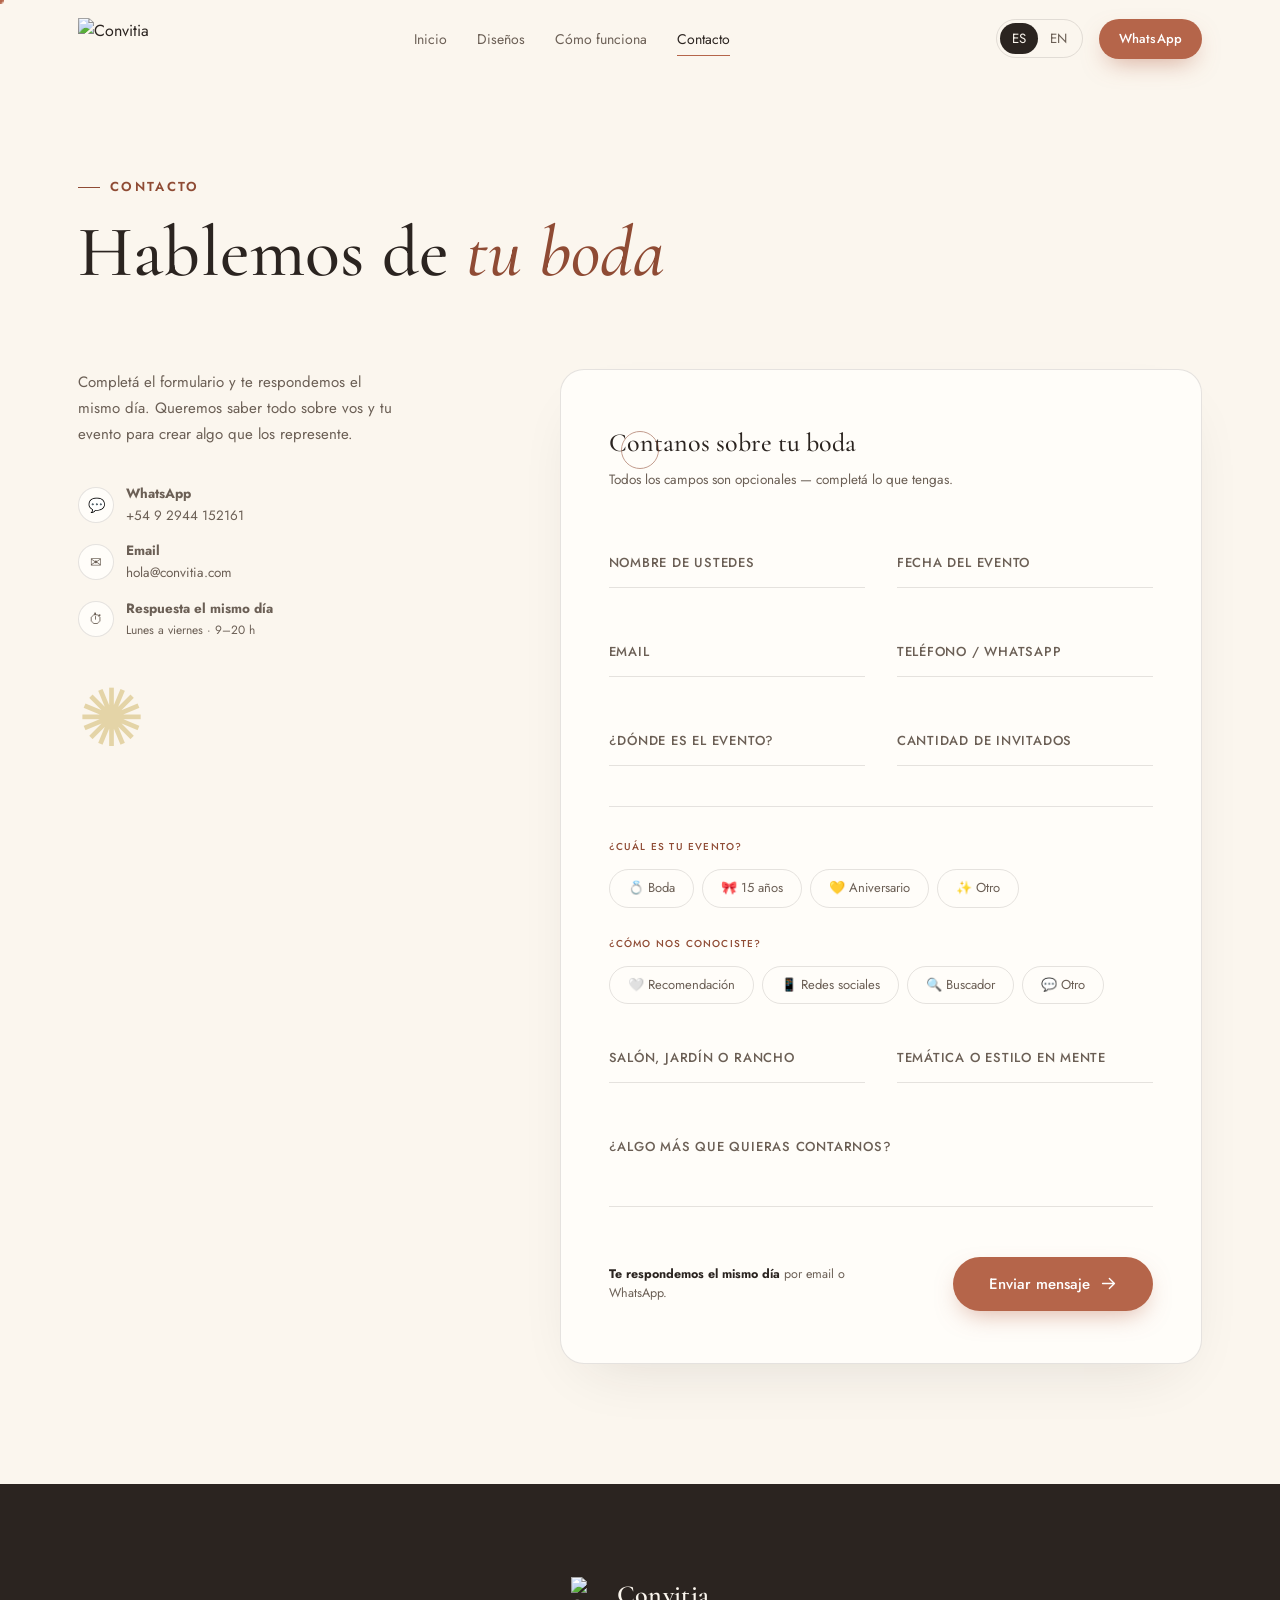
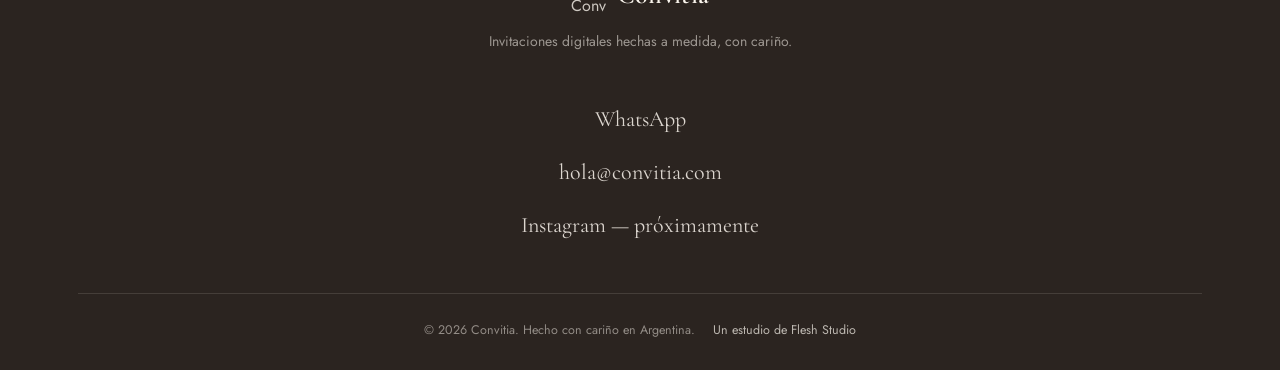
==== contacto/index.html @ cfb5a717 "Rediseño página contacto con formulario interactivo" ====
<!doctype html>
<html lang="es">
<head>
<meta charset="UTF-8">
<meta name="viewport" content="width=device-width, initial-scale=1.0">
<title>Contacto — Convitia</title>
<meta name="description" content="Contanos sobre tu boda y te respondemos el mismo día. Formulario de contacto de Convitia — invitaciones digitales a medida.">
<meta name="theme-color" content="#B5654A">
<link rel="icon" href="../assets/logo/convitia-mark.svg" type="image/svg+xml">

<link rel="preconnect" href="https://fonts.googleapis.com">
<link rel="preconnect" href="https://fonts.gstatic.com" crossorigin>
<link href="https://fonts.googleapis.com/css2?family=Cormorant+Garamond:ital,wght@0,400;0,500;0,600;1,500;1,600&family=Jost:wght@300;400;500;600&family=Space+Grotesk:wght@500;600;700&family=Tangerine:wght@400;700&family=Playfair+Display:wght@700;800&display=swap" rel="stylesheet">

<link rel="stylesheet" href="../styles.css?v=20260727b">

<style>
/* ==============================
   CONTACTO — FORMULARIO
============================== */
.contact-wrap{
  padding:60px 0 120px;
}
.contact-grid{
  display:grid;
  grid-template-columns:1fr 1.6fr;
  gap:80px;
  align-items:start;
}

/* — Side info panel — */
.contact-info{
  position:sticky;
  top:120px;
}
.contact-info-title{
  font-family:var(--font-display);
  font-size:clamp(36px,3.5vw,52px);
  font-weight:500;
  line-height:1.1;
  margin:18px 0 20px;
}
.contact-info-title em{
  font-style:italic;
  color:var(--terracotta-d);
}
.contact-info-body{
  font-size:15px;
  color:var(--ink-soft);
  line-height:1.75;
  margin-bottom:36px;
  max-width:320px;
}
.contact-info-links{
  display:flex;
  flex-direction:column;
  gap:14px;
}
.contact-info-link{
  display:flex;
  align-items:center;
  gap:12px;
  font-size:13.5px;
  color:var(--ink-soft);
  text-decoration:none;
  transition:color .2s;
}
.contact-info-link:hover{ color:var(--terracotta); }
.contact-info-link-icon{
  width:36px; height:36px; border-radius:50%;
  border:1px solid var(--line);
  display:flex; align-items:center; justify-content:center;
  font-size:14px; flex-shrink:0;
  background:var(--paper);
  transition:border-color .2s, background .2s;
}
.contact-info-link:hover .contact-info-link-icon{
  border-color:var(--terracotta);
  background:rgba(181,101,74,.06);
}
.contact-ornament{
  font-size:80px;
  color:var(--gold-soft);
  font-family:var(--font-display);
  line-height:1;
  margin-top:40px;
  user-select:none;
}

/* — Form card — */
.contact-form-card{
  background:var(--paper);
  border:1px solid var(--line);
  border-radius:24px;
  padding:52px 48px;
  box-shadow:0 24px 60px -28px rgba(43,36,32,.14);
}
.form-title{
  font-family:var(--font-display);
  font-size:26px;
  font-weight:500;
  margin-bottom:6px;
}
.form-subtitle{
  font-size:13.5px;
  color:var(--ink-soft);
  margin-bottom:42px;
}

/* Grid de campos */
.form-grid{
  display:grid;
  grid-template-columns:1fr 1fr;
  gap:0 32px;
}
.form-group{
  position:relative;
  margin-bottom:34px;
}
.form-group.full{
  grid-column:1/-1;
}

/* Floating label inputs */
.form-group input,
.form-group textarea,
.form-group select{
  width:100%;
  background:transparent;
  border:none;
  border-bottom:1.5px solid var(--line);
  padding:22px 0 10px;
  font-family:var(--font-body);
  font-size:15px;
  color:var(--ink);
  outline:none;
  transition:border-color .3s;
  border-radius:0;
  appearance:none;
  -webkit-appearance:none;
}
.form-group textarea{
  resize:none;
  height:90px;
  line-height:1.6;
}
.form-group input:focus,
.form-group textarea:focus{
  border-bottom-color:var(--terracotta);
}
.form-group input::placeholder,
.form-group textarea::placeholder{
  opacity:0;
}
.form-label{
  position:absolute;
  top:20px; left:0;
  font-family:var(--font-body);
  font-size:13px;
  letter-spacing:.06em;
  text-transform:uppercase;
  color:var(--ink-soft);
  font-weight:500;
  pointer-events:none;
  transition:top .25s, font-size .25s, color .25s, letter-spacing .25s;
}
/* Float label up on focus or when filled */
.form-group input:focus ~ .form-label,
.form-group input:not(:placeholder-shown) ~ .form-label,
.form-group textarea:focus ~ .form-label,
.form-group textarea:not(:placeholder-shown) ~ .form-label{
  top:2px;
  font-size:10px;
  letter-spacing:.12em;
  color:var(--terracotta-d);
}
.form-group input:focus ~ .form-label{
  color:var(--terracotta);
}

/* Focus line underline animation */
.form-group::after{
  content:"";
  position:absolute;
  bottom:0; left:0;
  width:0; height:1.5px;
  background:var(--terracotta);
  transition:width .35s var(--ease);
}
.form-group:focus-within::after{
  width:100%;
}

/* — Chip selectors (radio groups) — */
.form-chips-label{
  font-family:var(--font-body);
  font-size:10px;
  letter-spacing:.12em;
  text-transform:uppercase;
  color:var(--terracotta-d);
  font-weight:500;
  display:block;
  margin-bottom:14px;
  padding-top:4px;
}
.form-chips{
  display:flex;
  flex-wrap:wrap;
  gap:8px;
}
.chip-option{
  position:relative;
}
.chip-option input[type="radio"]{
  position:absolute;
  opacity:0;
  width:0; height:0;
}
.chip-option label{
  display:inline-block;
  padding:8px 18px;
  border:1.5px solid var(--line);
  border-radius:999px;
  font-family:var(--font-body);
  font-size:13px;
  color:var(--ink-soft);
  cursor:pointer;
  transition:border-color .2s, background .2s, color .2s, transform .2s;
  user-select:none;
  white-space:nowrap;
}
.chip-option label:hover{
  border-color:var(--terracotta);
  color:var(--terracotta);
}
.chip-option input[type="radio"]:checked + label{
  background:var(--terracotta);
  border-color:var(--terracotta);
  color:#fff;
  transform:translateY(-1px);
}

/* — Divider — */
.form-divider{
  grid-column:1/-1;
  height:1px;
  background:var(--line);
  margin:6px 0 28px;
}

/* — Submit — */
.form-submit-row{
  grid-column:1/-1;
  display:flex;
  align-items:center;
  justify-content:space-between;
  gap:20px;
  margin-top:8px;
  flex-wrap:wrap;
}
.form-submit-note{
  font-size:12.5px;
  color:var(--ink-soft);
  line-height:1.5;
  max-width:260px;
}
.form-submit-note strong{
  color:var(--ink);
}
.btn-submit{
  display:inline-flex;
  align-items:center;
  gap:10px;
  padding:16px 36px;
  border-radius:999px;
  font-size:15px;
  font-weight:500;
  font-family:var(--font-body);
  background:var(--terracotta);
  color:#fff;
  border:none;
  cursor:pointer;
  box-shadow:0 10px 24px -8px rgba(181,101,74,.5);
  transition:transform .3s var(--ease), box-shadow .3s var(--ease), background .25s;
  white-space:nowrap;
}
.btn-submit:hover{
  transform:translateY(-2px);
  box-shadow:0 16px 30px -8px rgba(181,101,74,.6);
  background:var(--terracotta-d);
}
.btn-submit svg{
  width:17px; height:17px;
}

/* — Success state — */
.form-success{
  display:none;
  text-align:center;
  padding:60px 20px;
}
.form-success.is-visible{
  display:flex;
  flex-direction:column;
  align-items:center;
  gap:16px;
}
.form-success-icon{
  font-size:52px;
  line-height:1;
}
.form-success h3{
  font-family:var(--font-display);
  font-size:28px;
  font-weight:500;
}
.form-success p{
  font-size:14.5px;
  color:var(--ink-soft);
  max-width:320px;
  line-height:1.65;
}

/* Responsive */
@media(max-width:900px){
  .contact-grid{
    grid-template-columns:1fr;
    gap:48px;
  }
  .contact-info{
    position:static;
  }
  .contact-info-title{
    font-size:clamp(30px,6vw,42px);
  }
  .contact-ornament{ display:none; }
}
@media(max-width:680px){
  .contact-form-card{
    padding:36px 24px;
    border-radius:16px;
  }
  .form-grid{
    grid-template-columns:1fr;
  }
  .form-group.full{
    grid-column:1;
  }
  .form-submit-row{
    flex-direction:column;
    align-items:flex-start;
  }
  .btn-submit{
    width:100%;
    justify-content:center;
  }
}
</style>
</head>
<body>

<header class="site-header">
  <div class="container">
    <a href="../index.html" class="brand">
      <img src="../assets/logo/logo1.svg?v=20260627g" alt="Convitia" class="brand-logo">
    </a>

    <nav class="main-nav">
      <a href="../index.html"><span data-es>Inicio</span><span data-en hidden>Home</span></a>
      <a href="../disenos/"><span data-es>Diseños</span><span data-en hidden>Designs</span></a>
      <a href="../index.html#como-funciona"><span data-es>Cómo funciona</span><span data-en hidden>How it works</span></a>
      <a href="./" class="active"><span data-es>Contacto</span><span data-en hidden>Contact</span></a>
    </nav>

    <div class="header-actions">
      <div class="lang-toggle">
        <button data-lang-btn="es" class="active">ES</button>
        <button data-lang-btn="en">EN</button>
      </div>
      <a class="btn btn-primary btn-sm" href="https://wa.me/5492944152161?text=Hola!%20Quiero%20crear%20mi%20invitaci%C3%B3n%20digital%20de%20boda%20con%20Convitia" target="_blank" rel="noopener">
        <span data-es>WhatsApp</span><span data-en hidden>WhatsApp</span>
      </a>
      <button class="nav-toggle" aria-label="Menú">
        <span></span>
      </button>
    </div>
  </div>
</header>

<div class="mobile-nav">
  <div class="lang-toggle">
    <button data-lang-btn="es" class="active">ES</button>
    <button data-lang-btn="en">EN</button>
  </div>
  <a href="../index.html"><span data-es>Inicio</span><span data-en hidden>Home</span></a>
  <a href="../disenos/"><span data-es>Diseños</span><span data-en hidden>Designs</span></a>
  <a href="../index.html#incluye"><span data-es>Qué incluye</span><span data-en hidden>What's included</span></a>
  <a href="../index.html#como-funciona"><span data-es>Cómo funciona</span><span data-en hidden>How it works</span></a>
  <a href="../index.html#preguntas"><span data-es>Preguntas</span><span data-en hidden>FAQ</span></a>
  <a href="./"><span data-es>Contacto</span><span data-en hidden>Contact</span></a>
  <a class="btn btn-primary" href="https://wa.me/5492944152161?text=Hola!%20Quiero%20crear%20mi%20invitaci%C3%B3n%20digital%20de%20boda%20con%20Convitia" target="_blank" rel="noopener">
    <span data-es>Empezá tu invitación</span><span data-en hidden>Start your invitation</span>
  </a>
</div>

<main>

  <section class="page-intro" style="padding-bottom:0;">
    <div class="container">
      <span class="eyebrow reveal"><span data-es>Contacto</span><span data-en hidden>Contact</span></span>
      <h1 class="reveal" style="font-size:clamp(42px,6vw,72px);margin:14px 0 16px;">
        <span data-es>Hablemos de <em style="font-style:italic;color:var(--terracotta-d);">tu boda</em></span>
        <span data-en hidden>Let's talk about <em style="font-style:italic;color:var(--terracotta-d);">your wedding</em></span>
      </h1>
    </div>
  </section>

  <section class="contact-wrap">
    <div class="container">
      <div class="contact-grid">

        <!-- Info lateral -->
        <aside class="contact-info reveal">
          <p class="contact-info-body">
            <span data-es>Completá el formulario y te respondemos el mismo día. Queremos saber todo sobre vos y tu evento para crear algo que los represente.</span>
            <span data-en hidden>Fill out the form and we'll reply the same day. We want to know everything about you and your event to create something that truly represents you.</span>
          </p>

          <div class="contact-info-links">
            <a class="contact-info-link" href="https://wa.me/5492944152161" target="_blank" rel="noopener">
              <span class="contact-info-link-icon">💬</span>
              <span><strong>WhatsApp</strong><br>+54 9 2944 152161</span>
            </a>
            <a class="contact-info-link" href="mailto:hola@convitia.com">
              <span class="contact-info-link-icon">✉</span>
              <span><strong>Email</strong><br>hola@convitia.com</span>
            </a>
            <div class="contact-info-link">
              <span class="contact-info-link-icon">⏱</span>
              <span>
                <strong><span data-es>Respuesta el mismo día</span><span data-en hidden>Same-day response</span></strong><br>
                <span data-es style="font-size:12px;">Lunes a viernes · 9–20 h</span>
                <span data-en hidden style="font-size:12px;">Monday–Friday · 9 am–8 pm</span>
              </span>
            </div>
          </div>

          <div class="contact-ornament" aria-hidden="true">✺</div>
        </aside>

        <!-- Formulario -->
        <div class="contact-form-card reveal" style="transition-delay:.12s">
          <p class="form-title"><span data-es>Contanos sobre tu boda</span><span data-en hidden>Tell us about your wedding</span></p>
          <p class="form-subtitle"><span data-es>Todos los campos son opcionales — completá lo que tengas.</span><span data-en hidden>All fields are optional — fill in what you have.</span></p>

          <form id="contactForm" novalidate>
            <div class="form-grid">

              <!-- Nombre -->
              <div class="form-group">
                <input type="text" id="nombre" name="nombre" placeholder=" " autocomplete="name">
                <label class="form-label" for="nombre"><span data-es>Nombre de ustedes</span><span data-en hidden>Your names</span></label>
              </div>

              <!-- Fecha -->
              <div class="form-group">
                <input type="text" id="fecha" name="fecha" placeholder=" ">
                <label class="form-label" for="fecha"><span data-es>Fecha del evento</span><span data-en hidden>Event date</span></label>
              </div>

              <!-- Email -->
              <div class="form-group">
                <input type="email" id="email" name="email" placeholder=" " autocomplete="email">
                <label class="form-label" for="email">Email</label>
              </div>

              <!-- Teléfono -->
              <div class="form-group">
                <input type="tel" id="telefono" name="telefono" placeholder=" " autocomplete="tel">
                <label class="form-label" for="telefono"><span data-es>Teléfono / WhatsApp</span><span data-en hidden>Phone / WhatsApp</span></label>
              </div>

              <!-- Lugar -->
              <div class="form-group">
                <input type="text" id="lugar" name="lugar" placeholder=" ">
                <label class="form-label" for="lugar"><span data-es>¿Dónde es el evento?</span><span data-en hidden>Where is the event?</span></label>
              </div>

              <!-- Invitados -->
              <div class="form-group">
                <input type="text" id="invitados" name="invitados" placeholder=" " inputmode="numeric">
                <label class="form-label" for="invitados"><span data-es>Cantidad de invitados</span><span data-en hidden>Number of guests</span></label>
              </div>

              <div class="form-divider"></div>

              <!-- Tipo de evento (chips) -->
              <div class="form-group full" style="margin-bottom:24px;">
                <span class="form-chips-label"><span data-es>¿Cuál es tu evento?</span><span data-en hidden>What's your event?</span></span>
                <div class="form-chips" role="radiogroup" aria-label="Tipo de evento">
                  <div class="chip-option">
                    <input type="radio" name="tipo_evento" id="ev_boda" value="Boda">
                    <label for="ev_boda"><span data-es>💍 Boda</span><span data-en hidden>💍 Wedding</span></label>
                  </div>
                  <div class="chip-option">
                    <input type="radio" name="tipo_evento" id="ev_15" value="15 años">
                    <label for="ev_15"><span data-es>🎀 15 años</span><span data-en hidden>🎀 Quinceañera</span></label>
                  </div>
                  <div class="chip-option">
                    <input type="radio" name="tipo_evento" id="ev_aniversario" value="Aniversario">
                    <label for="ev_aniversario"><span data-es>💛 Aniversario</span><span data-en hidden>💛 Anniversary</span></label>
                  </div>
                  <div class="chip-option">
                    <input type="radio" name="tipo_evento" id="ev_otro" value="Otro evento">
                    <label for="ev_otro"><span data-es>✨ Otro</span><span data-en hidden>✨ Other</span></label>
                  </div>
                </div>
              </div>

              <!-- Cómo nos conociste (chips) -->
              <div class="form-group full" style="margin-bottom:24px;">
                <span class="form-chips-label"><span data-es>¿Cómo nos conociste?</span><span data-en hidden>How did you find us?</span></span>
                <div class="form-chips" role="radiogroup" aria-label="Cómo nos conociste">
                  <div class="chip-option">
                    <input type="radio" name="como_conociste" id="ck_reco" value="Recomendación">
                    <label for="ck_reco"><span data-es>🤍 Recomendación</span><span data-en hidden>🤍 Referral</span></label>
                  </div>
                  <div class="chip-option">
                    <input type="radio" name="como_conociste" id="ck_social" value="Redes sociales">
                    <label for="ck_social"><span data-es>📱 Redes sociales</span><span data-en hidden>📱 Social media</span></label>
                  </div>
                  <div class="chip-option">
                    <input type="radio" name="como_conociste" id="ck_google" value="Buscador">
                    <label for="ck_google"><span data-es>🔍 Buscador</span><span data-en hidden>🔍 Search engine</span></label>
                  </div>
                  <div class="chip-option">
                    <input type="radio" name="como_conociste" id="ck_otro" value="Otro">
                    <label for="ck_otro"><span data-es>💬 Otro</span><span data-en hidden>💬 Other</span></label>
                  </div>
                </div>
              </div>

              <!-- Salon / jardín -->
              <div class="form-group">
                <input type="text" id="salon" name="salon" placeholder=" ">
                <label class="form-label" for="salon"><span data-es>Salón, jardín o rancho</span><span data-en hidden>Venue type</span></label>
              </div>

              <!-- Temática -->
              <div class="form-group">
                <input type="text" id="tematica" name="tematica" placeholder=" ">
                <label class="form-label" for="tematica"><span data-es>Temática o estilo en mente</span><span data-en hidden>Theme or style in mind</span></label>
              </div>

              <!-- Mensaje libre -->
              <div class="form-group full">
                <textarea id="mensaje" name="mensaje" placeholder=" "></textarea>
                <label class="form-label" for="mensaje"><span data-es>¿Algo más que quieras contarnos?</span><span data-en hidden>Anything else you'd like to share?</span></label>
              </div>

              <!-- Submit -->
              <div class="form-submit-row">
                <p class="form-submit-note">
                  <span data-es><strong>Te respondemos el mismo día</strong> por email o WhatsApp.</span>
                  <span data-en hidden><strong>We reply the same day</strong> by email or WhatsApp.</span>
                </p>
                <button type="submit" class="btn-submit">
                  <span data-es>Enviar mensaje</span><span data-en hidden>Send message</span>
                  <svg viewBox="0 0 20 20" fill="none" xmlns="http://www.w3.org/2000/svg" aria-hidden="true">
                    <path d="M3 10h14M11 4l6 6-6 6" stroke="currentColor" stroke-width="1.6" stroke-linecap="round" stroke-linejoin="round"/>
                  </svg>
                </button>
              </div>

            </div>
          </form>

          <!-- Estado de éxito -->
          <div class="form-success" id="formSuccess">
            <div class="form-success-icon">💌</div>
            <h3><span data-es>¡Mensaje enviado!</span><span data-en hidden>Message sent!</span></h3>
            <p>
              <span data-es>Gracias por escribirnos — te contactamos en el día.</span>
              <span data-en hidden>Thanks for reaching out — we'll be in touch today.</span>
            </p>
            <a class="btn btn-primary" style="margin-top:16px;" href="https://wa.me/5492944152161" target="_blank" rel="noopener">
              <span data-es>También podés escribirnos por WhatsApp</span><span data-en hidden>You can also message us on WhatsApp</span>
            </a>
          </div>
        </div>

      </div>
    </div>
  </section>

</main>

<footer>
  <div class="container">
    <div class="footer-brand-row">
      <a href="../index.html" class="brand"><img src="../assets/logo/convitia-mark.svg" alt="Convitia" class="brand-mark"><span class="brand-word">Convitia</span></a>
      <p><span data-es>Invitaciones digitales hechas a medida, con cariño.</span><span data-en hidden>Custom digital invitations, made with care.</span></p>
    </div>
    <nav class="footer-links">
      <a href="https://wa.me/5492944152161" target="_blank" rel="noopener">WhatsApp</a>
      <a href="mailto:hola@convitia.com">hola@convitia.com</a>
      <span><span data-es>Instagram — próximamente</span><span data-en hidden>Instagram — coming soon</span></span>
    </nav>
    <div class="footer-bottom">
      <span>© 2026 Convitia. <span data-es>Hecho con cariño en Argentina.</span><span data-en hidden>Made with care in Argentina.</span></span>
      <a href="https://www.flesh-studio.com/" target="_blank" rel="noopener"><span data-es>Un estudio de Flesh Studio</span><span data-en hidden>A Flesh Studio company</span></a>
    </div>
  </div>
</footer>

<script src="../main.js?v=20260629d" defer></script>
<script>
document.getElementById('contactForm').addEventListener('submit', function(e) {
  e.preventDefault();

  const get = id => (document.getElementById(id)?.value || '').trim();
  const getRadio = name => {
    const el = document.querySelector(`input[name="${name}"]:checked`);
    return el ? el.value : '';
  };

  const nombre    = get('nombre');
  const fecha     = get('fecha');
  const email     = get('email');
  const telefono  = get('telefono');
  const lugar     = get('lugar');
  const invitados = get('invitados');
  const salon     = get('salon');
  const tematica  = get('tematica');
  const mensaje   = get('mensaje');
  const tipoEvento      = getRadio('tipo_evento');
  const comoConociste   = getRadio('como_conociste');

  // Build WhatsApp pre-filled message
  const lines = ['Hola! Les escribo desde el formulario de su sitio web. Aquí mis datos:'];
  if (nombre)       lines.push(`👫 Nombres: ${nombre}`);
  if (tipoEvento)   lines.push(`🎉 Evento: ${tipoEvento}`);
  if (fecha)        lines.push(`📅 Fecha: ${fecha}`);
  if (lugar)        lines.push(`📍 Lugar: ${lugar}`);
  if (salon)        lines.push(`🏛 Espacio: ${salon}`);
  if (invitados)    lines.push(`👥 Invitados: ${invitados}`);
  if (tematica)     lines.push(`🎨 Temática: ${tematica}`);
  if (email)        lines.push(`✉ Email: ${email}`);
  if (telefono)     lines.push(`📞 Teléfono: ${telefono}`);
  if (comoConociste) lines.push(`🔎 Nos encontraron por: ${comoConociste}`);
  if (mensaje)      lines.push(`💬 Mensaje: ${mensaje}`);

  const waText = encodeURIComponent(lines.join('\n'));
  const waUrl = `https://wa.me/5492944152161?text=${waText}`;

  // Show success state
  document.getElementById('contactForm').style.display = 'none';
  const success = document.getElementById('formSuccess');
  success.classList.add('is-visible');

  // Open WhatsApp after short delay
  setTimeout(() => { window.open(waUrl, '_blank', 'noopener'); }, 600);
});
</script>
</body>
</html>
---- styles.css ----
/* ============================================================
   CONVITIA — Invitaciones digitales de boda
   Stylesheet — Light Editorial Cream archetype
   Structure replicates the Framer "Miles" template's rhythm
   (giant wordmark hero, full-bleed work grid, sticky-label
   sections, fanned card deck, full-bleed teaser, minimal footer)
   ============================================================ */

:root{
  --cream:        #FBF6EE;
  --cream-soft:   #F3EAD9;
  --paper:        #FFFDF9;
  --ink:          #2B2420;
  --ink-soft:     #6B5F55;
  --terracotta:   #B5654A;
  --terracotta-d: #8F4B34;
  --gold:         #C9A24B;
  --gold-soft:    #E4D4A7;
  --sage:         #8A9683;
  --line:         rgba(43,36,32,0.12);

  --font-display: 'Cormorant Garamond', Georgia, serif;
  --font-body:    'Jost', 'Helvetica Neue', Arial, sans-serif;

  --container: 1180px;
  --radius: 18px;
  --ease: cubic-bezier(.16,.84,.32,1);
}

*{ margin:0; padding:0; box-sizing:border-box; }
html{ scroll-behavior:smooth; }
body{
  font-family:var(--font-body);
  background:var(--cream);
  color:var(--ink);
  line-height:1.6;
  -webkit-font-smoothing:antialiased;
  overflow-x:hidden;
}
img,svg{ display:block; max-width:100%; }
a{ color:inherit; text-decoration:none; }
ul{ list-style:none; }
button{ font-family:inherit; cursor:pointer; border:none; background:none; }

.container{ width:100%; max-width:var(--container); margin:0 auto; padding:0 28px; }
.center{ text-align:center; }

/* full-bleed escape hatch — relies on body{overflow-x:hidden} above */
.bleed{ width:100vw; position:relative; left:50%; right:50%; margin-left:-50vw; margin-right:-50vw; }

h1,h2,h3,h4{ font-family:var(--font-display); font-weight:500; line-height:1.12; letter-spacing:.2px; }
.eyebrow{
  font-family:var(--font-body); font-size:13px; letter-spacing:.18em; text-transform:uppercase;
  color:var(--terracotta-d); font-weight:600; display:inline-flex; align-items:center; gap:10px;
}
.eyebrow::before{ content:""; width:22px; height:1px; background:var(--terracotta-d); display:inline-block; }

.lede{ color:var(--ink-soft); font-size:18px; max-width:520px; }

/* ---------- Buttons ---------- */
.btn{
  display:inline-flex; align-items:center; gap:10px; padding:15px 28px; border-radius:999px;
  font-size:15px; font-weight:500; letter-spacing:.01em; transition:transform .35s var(--ease), box-shadow .35s var(--ease), background .3s;
  white-space:nowrap;
}
.btn-primary{ background:var(--terracotta); color:#fff; box-shadow:0 10px 24px -8px rgba(181,101,74,.55); }
.btn-primary:hover{ transform:translateY(-2px); box-shadow:0 16px 30px -8px rgba(181,101,74,.65); }
.btn-ghost{ border:1px solid var(--line); color:var(--ink); background:rgba(255,255,255,.4); }
.btn-ghost:hover{ background:rgba(255,255,255,.85); transform:translateY(-2px); }
.btn-sm{ padding:10px 20px; font-size:13px; }

/* ---------- Header ---------- */
.site-header{
  position:fixed; top:0; left:0; right:0; z-index:100;
  padding:18px 0;
  transition:background .4s var(--ease), padding .4s var(--ease), box-shadow .4s var(--ease);
}
.site-header.scrolled{
  background:rgba(251,246,238,.86); backdrop-filter:blur(14px); -webkit-backdrop-filter:blur(14px);
  padding:12px 0; box-shadow:0 1px 0 var(--line);
}
.site-header .container{ display:flex; align-items:center; justify-content:space-between; gap:18px; }

.brand{ display:flex; align-items:center; gap:10px; }
.brand-mark{ width:36px; height:36px; }
.brand-word{ font-family:var(--font-display); font-size:22px; font-weight:600; letter-spacing:.01em; }
.brand-logo{ height:42px; width:auto; display:block; }

.main-nav{ display:flex; align-items:center; gap:30px; }
.main-nav a{
  font-size:14px; color:var(--ink-soft); position:relative; padding:4px 0; transition:color .25s;
}
.main-nav a:hover, .main-nav a.active{ color:var(--ink); }
.main-nav a::after{
  content:""; position:absolute; left:0; bottom:-2px; width:0; height:1px; background:var(--terracotta);
  transition:width .3s var(--ease);
}
.main-nav a:hover::after, .main-nav a.active::after{ width:100%; }

.header-actions{ display:flex; align-items:center; gap:16px; }

/* ---------- Background-music control (delicate: icon + slider on hover/focus) ---------- */
.audio-control{ display:flex; align-items:center; gap:0; }
.audio-toggle{
  width:36px; height:36px; flex-shrink:0; border-radius:50%; border:1px solid var(--line);
  display:flex; align-items:center; justify-content:center; color:var(--ink-soft);
  background:rgba(255,255,255,.4); transition:background .25s, color .25s, border-color .25s;
}
.audio-toggle:hover{ background:rgba(255,255,255,.85); color:var(--ink); border-color:var(--terracotta); }
.audio-toggle svg{ width:15px; height:15px; }
.audio-toggle .icon-mute{ display:none; }
.audio-control.is-muted .icon-vol{ display:none; }
.audio-control.is-muted .icon-mute{ display:block; }
.audio-volume{
  width:0; margin-left:0; opacity:0; height:2px; border-radius:999px; background:var(--line);
  -webkit-appearance:none; appearance:none; outline:none; cursor:pointer; accent-color:var(--terracotta);
  transition:width .35s var(--ease), opacity .25s var(--ease), margin-left .35s var(--ease);
}
.audio-control:hover .audio-volume,
.audio-control:focus-within .audio-volume{
  width:72px; margin-left:10px; opacity:1;
}
.audio-volume::-webkit-slider-thumb{ -webkit-appearance:none; width:10px; height:10px; border-radius:50%; background:var(--terracotta); }
.audio-volume::-moz-range-thumb{ width:10px; height:10px; border-radius:50%; background:var(--terracotta); border:none; }
.lang-toggle{
  display:flex; align-items:center; border:1px solid var(--line); border-radius:999px; padding:3px; font-size:12px; font-weight:600;
}
.lang-toggle button{ padding:6px 12px; border-radius:999px; color:var(--ink-soft); transition:background .25s,color .25s; }
.lang-toggle button.active{ background:var(--ink); color:var(--cream); }

.nav-toggle{ display:none; width:38px; height:38px; border-radius:50%; align-items:center; justify-content:center; border:1px solid var(--line); }
.nav-toggle span{ display:block; width:16px; height:1px; background:var(--ink); position:relative; }
.nav-toggle span::before,.nav-toggle span::after{ content:""; position:absolute; left:0; width:16px; height:1px; background:var(--ink); }
.nav-toggle span::before{ top:-5px; } .nav-toggle span::after{ top:5px; }

/* ---------- Custom cursor (desktop / fine-pointer only — added by JS) ---------- */
body.has-custom-cursor, body.has-custom-cursor a, body.has-custom-cursor button{ cursor:none; }
.cursor-dot, .cursor-ring{
  position:fixed; top:0; left:0; border-radius:50%; pointer-events:none; z-index:9999;
  will-change:transform; transform:translate(-50%,-50%);
}
.cursor-dot{ width:7px; height:7px; background:var(--terracotta); transition:opacity .25s, background .25s; }
.cursor-ring{
  width:38px; height:38px; border:1px solid var(--terracotta-d); opacity:.55;
  transition:width .3s var(--ease), height .3s var(--ease), opacity .3s, border-color .3s, background .3s;
}
.cursor-ring.hover{ width:68px; height:68px; opacity:.9; background:rgba(181,101,74,.07); border-color:var(--gold); }
@media (pointer:coarse){ .cursor-dot, .cursor-ring{ display:none !important; } }

/* ---------- Cursor design trail (hero + splash gate) ----------
   Portrait photo card spawned on mousemove / touchmove.
   Uses real portada images instead of CSS mockups. */
.cg-card{
  position:fixed; top:0; left:0; width:110px; aspect-ratio:9/14;
  pointer-events:none; z-index:80; border-radius:12px; overflow:hidden;
  box-shadow:0 20px 48px -16px rgba(43,36,32,.55);
  opacity:0; transform:translate(18px,-50%) scale(.88) rotate(3deg);
  transition:opacity .4s var(--ease),transform .4s var(--ease);
}
.cg-card.cg-in{ opacity:1; transform:translate(18px,-50%) scale(1) rotate(0deg); }
.cg-card.cg-out{ opacity:0; transform:translate(40px,-60%) scale(.92) rotate(-3deg); transition-duration:.6s; }
.cg-card img{ width:100%; height:100%; object-fit:cover; display:block; }
.cg-card .cg-tag{
  position:absolute; bottom:0; left:0; right:0; padding:22px 8px 8px;
  background:linear-gradient(to top,rgba(0,0,0,.7) 0%,transparent 100%);
  font-size:9px; letter-spacing:.08em; text-transform:uppercase;
  color:#fff; font-weight:600; text-align:center;
}

/* Hide the hero's mouse-trail cards on touch (no fine pointer to drive them),
   but let them through on the splash gate, where a finger-drag trigger
   (see initSplashGate in main.js) still spawns the same cards on mobile. */
@media (pointer:coarse){
  .cg-card{ display:none !important; }
  #splash-gate .cg-card{ display:block !important; }
}

/* ---------- Splash / entry gate (home only) ----------
   Full-screen gate shown on load: soft paper-cream background, only
   the terracotta wordmark centered (logo1.svg recolored via CSS
   mask — no need to touch the source file). Moving the mouse spawns
   the same .cg-card design trail used in the hero (initCursorGallery)
   so visitors preview the variety of designs before clicking in.
   Click anywhere fades the gate out; its mousemove listener dies with
   it once removed from the DOM, so the trail doesn't follow you in. */
body.splash-active{ overflow:hidden; }
.splash-gate{
  position:fixed; inset:0; z-index:10000;
  display:flex; align-items:center; justify-content:center;
  background:var(--paper);
  cursor:pointer;
  touch-action:none;
  opacity:1; visibility:visible;
  transition:opacity .6s var(--ease), visibility .6s var(--ease);
}
.splash-gate.splash-hidden{ opacity:0; visibility:hidden; pointer-events:none; }
/* Real embossed letterpress-card photo (Dave's chosen render), shown as-is
   with a soft floating shadow so it lifts off the page's cream backdrop. */
.splash-image{
  width:min(620px, 82vw);
  height:auto;
  display:block;
  border-radius:6px;
  box-shadow:
    0 1px 0 rgba(43,36,32,.06),
    0 22px 48px -14px rgba(43,36,32,.22),
    0 6px 14px -6px rgba(43,36,32,.14);
  pointer-events:none;
}
@media (max-width:640px){
  .splash-image{ width:min(420px, 86vw); border-radius:4px; }
}

/* ---------- Hero — giant centered wordmark (Miles-style) ---------- */
.hero-giant{ position:relative; padding:200px 0 90px; overflow:hidden; }
.hero-giant .container{ position:relative; z-index:2; text-align:center; }
.hero-giant .lede{ margin:18px auto 0; }
.hero-giant .hero-cta-row, .hero-giant .hero-trust{ justify-content:center; }

.hero-bg-blob{
  --px:0px; --py:0px;
  position:absolute; top:-180px; right:-160px; width:680px; height:680px; border-radius:50%;
  background:radial-gradient(circle at 30% 30%, rgba(201,162,75,.35), rgba(181,101,74,.18) 55%, transparent 75%);
  filter:blur(10px); animation:float-blob 16s ease-in-out infinite; pointer-events:none;
  transform:translate(var(--px),var(--py));
}
.hero-bg-blob.two{
  top:auto; bottom:-220px; left:-200px; right:auto; width:520px; height:520px;
  background:radial-gradient(circle at 60% 40%, rgba(138,150,131,.28), transparent 70%);
  animation-duration:20s; animation-delay:-4s;
}
/* JS (initHeroParallax) writes --px/--py per-frame on scroll/mousemove; the
   keyframe below reads them via var() so idle float + parallax compose
   instead of fighting over the transform property. */
@keyframes float-blob{
  0%,100%{ transform:translate(var(--px),var(--py)) scale(1); }
  50%{ transform:translate(calc(var(--px) - 30px),calc(var(--py) + 40px)) scale(1.07); }
}

.giant-word{
  font-family:var(--font-display); font-weight:600; font-style:italic;
  font-size:clamp(72px,15vw,190px); line-height:.9; margin:18px 0 24px; color:var(--ink); letter-spacing:-.01em;
}
.giant-word.reveal{ filter:blur(8px); transition:opacity 1s var(--ease), transform 1s var(--ease), filter 1s var(--ease); }
.giant-word.reveal.is-visible{ filter:blur(0); }

.hero-cta-row{ display:flex; align-items:center; gap:22px; margin-top:8px; flex-wrap:wrap; }
.hero-trust{ display:flex; gap:26px; margin-top:46px; flex-wrap:wrap; }
.hero-trust div{ font-size:13px; color:var(--ink-soft); display:flex; align-items:center; gap:8px; }
.hero-trust b{ color:var(--ink); font-family:var(--font-display); font-size:15px; }

/* ---------- Hero split — 2-column homepage hero (copy left / phone showcase
   right). Scoped under .hero-split so contacto/index.html's plain
   single-column .hero-giant (centered, no grid) is untouched — only the
   homepage section carries the extra .hero-split class. ---------- */
.hero-split .container.hero-grid{
  text-align:left; display:grid; grid-template-columns:1fr .92fr; gap:48px; align-items:center;
}
.hero-split .hero-left{ max-width:560px; }
.hero-split .lede{ margin:18px 0 0; }
.hero-split .hero-cta-row{ justify-content:flex-start; }
.hero-split .hero-trust{ justify-content:flex-start; margin-top:28px; }
.hero-split .giant-word{
  font-size:clamp(34px,4vw,54px); line-height:1.16; margin:14px 0 18px; letter-spacing:0; font-style:normal;
}
.hl-accent{ color:var(--terracotta-d); }

.type-cursor{
  display:inline-block; width:2px; height:.85em; margin-left:5px; background:var(--terracotta);
  vertical-align:-2px; animation:type-blink 1s step-end infinite;
}
@keyframes type-blink{ 0%,50%{ opacity:1; } 50.01%,100%{ opacity:0; } }

/* PLACEHOLDER review badge — see matching HTML comment. Convitia has no
   Google Business listing yet, so this rating isn't real; not a live
   link. Swap copy + add the real href once a listing exists. */
.reviews-badge{
  display:inline-flex; align-items:center; gap:8px; margin:22px 0 4px; padding:9px 16px 9px 10px;
  background:var(--paper); border:1px solid var(--line); border-radius:999px; font-size:13px; color:var(--ink-soft);
}
.reviews-badge-g{ width:16px; height:16px; flex-shrink:0; }
.reviews-badge b{ color:var(--ink); font-family:var(--font-display); font-size:14px; }
.reviews-stars{ color:var(--gold); font-size:11px; letter-spacing:1px; }
.reviews-label{ color:var(--ink-soft); }

.hero-right{ display:flex; flex-direction:column; align-items:center; justify-content:center; }

/* ---------- Interactive image accordion — hero right panel ----------
   Replaces the earlier Three.js flying-card scene: Dave pointed at a
   different 21st.dev reference (interactive-image-accordion) and asked
   to match that effect instead. Self-contained dark panel living inside
   .hero-right (the light left column with copy/CTAs is untouched).
   Pure CSS: a flex row of panels where the .active one gets a much
   larger flex-grow, animated by the browser's normal flex-grow
   transition — no WebGL/canvas needed. The tiny JS in initAccGallery()
   (main.js) just moves the .active class on hover/click/focus. */
.acc-stage{
  position:relative; max-width:480px; width:100%; height:480px; margin:0 auto;
  border-radius:28px; overflow:hidden; padding:14px;
  background:radial-gradient(circle at 50% 32%, #2b2420, #120f0d 78%);
  box-shadow:0 40px 80px -28px rgba(43,36,32,.5);
}
.acc-tag{
  display:block; text-align:center; margin:0 auto 14px; max-width:480px;
  font-family:var(--font-display); font-style:italic; font-size:14px; letter-spacing:.02em;
  color:var(--terracotta-d); white-space:nowrap;
}
.acc-row{ display:flex; align-items:stretch; gap:8px; width:100%; height:100%; }
.acc-panel{
  position:relative; flex:1 1 0; min-width:0; height:100%;
  border:none; padding:0; cursor:pointer; border-radius:18px; overflow:hidden;
  transition:flex-grow .65s var(--ease);
}
.acc-panel.active{ flex-grow:5; }
/* Accordion panels — all use real portada photos as backgrounds */
.acc-panel.c1,.acc-panel.c2,.acc-panel.c3,.acc-panel.c4,.acc-panel.c5{ color:#fff; }
.acc-bg{
  position:absolute; inset:0; z-index:0;
  background-size:cover; background-position:center;
  transition:transform .65s var(--ease);
}
.acc-panel.active .acc-bg{ transform:scale(1.05); }
.acc-panel::after{
  content:''; position:absolute; inset:0; z-index:1; pointer-events:none;
  background:linear-gradient(to top,rgba(0,0,0,.62) 0%,rgba(0,0,0,.22) 55%,rgba(0,0,0,.06) 100%);
}

.acc-vert{
  position:absolute; left:50%; top:50%; transform:translate(-50%,-50%) rotate(-90deg);
  white-space:nowrap; font-family:var(--font-display); font-style:italic;
  font-size:15px; letter-spacing:.02em; color:inherit; opacity:.85;
  transition:opacity .3s ease; pointer-events:none; z-index:2;
}
.acc-panel.active .acc-vert{ opacity:0; }

.acc-info{
  position:absolute; left:0; right:0; bottom:0; padding:22px 22px 24px;
  display:flex; flex-direction:column; gap:5px; color:inherit; opacity:0;
  transition:opacity .35s ease .12s; pointer-events:none; z-index:2;
}
.acc-panel.active .acc-info{ opacity:1; }
.acc-info-label{
  font-family:var(--font-body); font-size:11px; letter-spacing:.12em;
  text-transform:uppercase; opacity:.65; white-space:nowrap;
}
.acc-info-name{ font-family:var(--font-display); font-style:italic; font-size:25px; white-space:nowrap; }
.acc-info-date{ font-family:var(--font-body); font-size:12px; opacity:.8; white-space:nowrap; }

/* ---------- Invite-card mockup (reused inside the works grid) ---------- */
.invite-card{
  position:relative; background:var(--paper); border-radius:22px; padding:42px 34px;
  box-shadow:0 40px 80px -30px rgba(43,36,32,.28); border:1px solid var(--line);
  transform:rotate(2.5deg); width:300px;
}
.invite-card .seal{
  width:52px; height:52px; border-radius:50%; background:linear-gradient(160deg,var(--terracotta),var(--terracotta-d));
  display:flex; align-items:center; justify-content:center; color:#fff; font-family:var(--font-display); font-size:18px;
  margin:0 auto 22px; box-shadow:0 8px 20px -6px rgba(181,101,74,.6);
}
.invite-card h3{ text-align:center; font-size:30px; }
.invite-card .names{ text-align:center; font-size:13px; letter-spacing:.18em; text-transform:uppercase; color:var(--ink-soft); margin-top:6px; }
.invite-card hr{ border:none; height:1px; background:var(--line); margin:22px 0; }
.invite-card .detail-row{ display:flex; justify-content:space-between; font-size:12px; color:var(--ink-soft); margin-bottom:8px; }
.invite-card .rsvp-chip{
  margin-top:18px; text-align:center; font-size:12px; padding:10px; border-radius:999px; background:var(--cream-soft); color:var(--ink-soft);
}
.invite-card.mini{ transform:scale(.6) rotate(-3deg); pointer-events:none; }

/* ---------- Marquee ---------- */
.marquee-wrap{ border-top:1px solid var(--line); border-bottom:1px solid var(--line); padding:22px 0; overflow:hidden; background:var(--cream-soft); }
.marquee{ display:flex; align-items:center; gap:48px; white-space:nowrap; animation:marquee 26s linear infinite; width:max-content; }
.marquee[hidden]{ display:none; }
.marquee .tag{ font-family:var(--font-display); font-style:italic; font-size:20px; color:var(--ink-soft); display:inline-flex; align-items:center; gap:48px; }
.marquee .tag::after{ content:"✺"; color:var(--gold); font-size:14px; }
@keyframes marquee{ from{ transform:translateX(0); } to{ transform:translateX(-50%); } }

/* ---------- Section generic ---------- */
section{ padding:120px 0; position:relative; }
.section-head{ max-width:640px; margin-bottom:64px; }
.section-head h2{ font-size:clamp(30px,3.6vw,44px); margin-top:16px; }
.section-head .lede{ margin-top:16px; }
.section-head.center{ margin-left:auto; margin-right:auto; text-align:center; }

/* ---------- Page intro (lightweight heading for /disenos/, /contacto/) ---------- */
.page-intro{ padding:170px 0 50px; }
.page-intro h1{ font-size:clamp(38px,5.2vw,62px); margin:16px 0 14px; }
.page-intro .lede{ margin-top:4px; }

/* ---------- Works grid — full-bleed (Miles "Works" page pattern) ---------- */
.works-section{ padding-bottom:0; }
.works-grid{ display:grid; grid-template-columns:repeat(2,1fr); gap:2px; background:var(--ink); perspective:1200px; }
.work-tile{
  position:relative; aspect-ratio:1.15; overflow:hidden; scroll-margin-top:100px;
  transition:transform .35s var(--ease); transform-style:preserve-3d; will-change:transform;
}
.work-tile::after{
  content:""; position:absolute; inset:0; z-index:1;
  background:linear-gradient(to bottom, rgba(0,0,0,.62), transparent 55%);
}
.work-visual, .work-ornament{
  position:absolute; inset:0; display:flex; align-items:center; justify-content:center;
  transition:transform .6s var(--ease);
}
.work-visual img{ width:100%; height:100%; object-fit:cover; display:block; }
.work-ornament{ font-size:140px; opacity:.16; color:#fff; }
.work-tile:hover .work-visual, .work-tile:hover .work-ornament{ transform:scale(1.07); }
.work-info{
  position:absolute; top:0; left:0; z-index:2; padding:26px 22px 0 30px;
  display:flex; flex-direction:column; gap:6px; max-width:60%;
}
.work-name{
  font-family:var(--font-display); font-style:italic;
  font-size:clamp(22px,3vw,36px); color:#fff;
}
.work-tag{
  font-size:11.5px; font-weight:600; letter-spacing:.04em; color:#fff;
  text-transform:uppercase; opacity:.85;
}

.thumb-real{ background:linear-gradient(155deg,#7B1F35,#4c1320); }
.thumb-1{ background:linear-gradient(155deg,var(--gold-soft),var(--gold)); }
.thumb-2{ background:linear-gradient(155deg,#2B2420,#534840); }
.thumb-3{ background:linear-gradient(155deg,var(--sage),#5f6b58); }
.thumb-4{ background:linear-gradient(155deg,#1a1a1a,#000); }

/* ---------- Style stack cards (/disenos/ — 4 style picker) ----------
   A row of cards, each with a small cover photo peeking out of the
   bottom-right corner. Hover or click lifts the card and straightens
   the photo; the "view sample" link fades in. Only one card is
   .active at a time (see initStyleStack in main.js, mirrors the
   acc-panel/initAccGallery pattern) — the first card ships with
   .active hardcoded in the markup so it looks right before JS runs. */
.stack-cards{ display:flex; justify-content:center; align-items:flex-end; gap:26px; flex-wrap:wrap; padding:20px 0 30px; }
.stack-card{
  position:relative; z-index:1; width:248px; height:354px; flex-shrink:0;
  background:var(--paper); border:1px solid var(--line); border-radius:var(--radius);
  padding:30px 26px; box-shadow:0 20px 50px -28px rgba(43,36,32,.22); cursor:pointer;
  transition:transform .5s var(--ease), box-shadow .5s var(--ease);
}
.stack-card-cat{ font-family:var(--font-body); font-size:11px; letter-spacing:.14em; text-transform:uppercase; color:var(--terracotta-d); font-weight:600; margin-bottom:10px; }
.stack-card-title{ font-size:25px; line-height:1.15; max-width:140px; }
.stack-card-sub{ font-size:13px; color:var(--ink-soft); margin-top:8px; max-width:140px; }

/* ---------- Tipografías representativas por estilo — sección "Elegí tu estilo".
   Cada temática usa una familia distinta para que el título transmita el estilo
   antes de leer el texto. Se aplica tanto al h3 de las stack-cards (/disenos/)
   como al .work-name de la grilla de la home — mismas 4 clases, mismo criterio. ---------- */
.style-font-clasica{ font-family:var(--font-display); font-style:italic; font-weight:600; }
.style-font-moderno{ font-family:'Space Grotesk', var(--font-body); font-style:normal; font-weight:600; letter-spacing:.01em; }
.style-font-boho{ font-family:'Tangerine', cursive; font-style:normal; font-weight:700; font-size:2.3em; line-height:.9; }
.style-font-glam{ font-family:'Playfair Display', var(--font-display); font-style:normal; font-weight:700; letter-spacing:.04em; text-transform:uppercase; font-size:.85em; }
/* "Ver demo" — botón siempre visible del lado derecho de cada stack-card (ver [[convitia_design_themes]]). */
.stack-card-link{
  position:absolute; top:28px; right:24px; z-index:4; font-family:var(--font-body); font-size:11px; font-weight:600;
  letter-spacing:.03em; color:var(--terracotta-d); text-decoration:none; white-space:nowrap;
  border:1px solid var(--terracotta-d); border-radius:999px; padding:6px 13px; background:var(--paper);
  transition:background .25s var(--ease), color .25s var(--ease), transform .25s var(--ease);
}
.stack-card-link:hover{ background:var(--terracotta-d); color:#fff; transform:translateY(-2px); }
.stack-card-link.disabled{ color:var(--ink-soft); border-color:var(--line); background:var(--paper); opacity:.75; pointer-events:none; }
.stack-card-photo{
  position:absolute; right:-10px; bottom:-10px; width:148px; height:188px; border-radius:12px; overflow:hidden;
  border:5px solid var(--paper); box-shadow:0 24px 40px -16px rgba(43,36,32,.4);
  transform:rotate(6deg) translateY(10px); transition:transform .6s var(--ease);
}
.stack-card-photo img{ width:100%; height:100%; object-fit:cover; display:block; }
.stack-card:hover, .stack-card.active{ transform:translateY(-14px) scale(1.04); box-shadow:0 36px 70px -26px rgba(43,36,32,.32); z-index:5; }
.stack-card:hover .stack-card-photo, .stack-card.active .stack-card-photo{ transform:rotate(0deg) translateY(-6px) scale(1.05); }

/* ---------- Full-bleed type break ---------- */
.type-break{ background:var(--ink); color:var(--cream); padding:100px 0; text-align:center; }
.type-break p{ font-family:var(--font-display); font-style:italic; font-weight:500; font-size:clamp(26px,4vw,52px); max-width:900px; margin:0 auto; line-height:1.3; }
.type-break em{ color:var(--gold); font-style:italic; }
.type-break-cta{ margin-top:38px; white-space:normal; }

/* ---------- "Ver demo" — botón visible en cada work-tile de la home (#trabajos) ---------- */
.work-demo-btn{
  position:absolute; top:20px; right:20px; z-index:3; font-family:var(--font-body); font-size:11.5px; font-weight:600;
  letter-spacing:.03em; color:#fff; text-decoration:none; white-space:nowrap;
  border:1px solid rgba(255,255,255,.55); border-radius:999px; padding:7px 15px;
  background:rgba(20,16,14,.32);
  transition:background .25s var(--ease), border-color .25s var(--ease), transform .25s var(--ease);
}
.work-tile:hover .work-demo-btn{ background:rgba(20,16,14,.6); border-color:#fff; transform:translateY(-2px); }
.work-demo-btn.disabled{ opacity:.75; }

/* ---------- Sticky-label sections (Miles Capabilities/Process pattern) ---------- */
.sticky-grid{ display:grid; grid-template-columns:.85fr 1.15fr; gap:60px; align-items:start; }
.sticky-grid.mirror{ grid-template-columns:1.15fr .85fr; }
.sticky-label{ position:sticky; top:140px; }
.incluye-video-wrap{
  width:min(400px, 60vw); aspect-ratio:9/16; margin:30px 0 6px; border-radius:20px; overflow:hidden;
  border:1px solid var(--cream); box-shadow:0 30px 60px -24px rgba(43,36,32,.32);
  position:relative; cursor:pointer;
}
.incluye-video{ width:100%; height:100%; object-fit:cover; display:block; }
.incluye-play-indicator{
  position:absolute; inset:0; display:flex; align-items:center; justify-content:center;
  opacity:0; pointer-events:none; transition:opacity .25s var(--ease);
}
.incluye-video-wrap.is-paused .incluye-play-indicator{ opacity:1; }
.incluye-play-indicator svg{ width:52px; height:52px; filter:drop-shadow(0 6px 16px rgba(0,0,0,.4)); }
.sticky-list{ display:flex; flex-direction:column; }
.sticky-row{ display:flex; gap:24px; padding:26px 0; border-bottom:1px solid var(--line); }
.sticky-row:first-child{ border-top:1px solid var(--line); }
.row-num{ font-family:var(--font-display); font-size:14px; color:var(--gold); letter-spacing:.1em; flex-shrink:0; padding-top:4px; }
.sticky-row h3{ font-size:19px; margin-bottom:6px; }
.sticky-row p{ color:var(--ink-soft); font-size:14.5px; }

/* ---------- Stats band ---------- */
.stats-band{ background:var(--ink); padding:0; }
.stats-grid{ display:grid; grid-template-columns:repeat(4,1fr); max-width:var(--container); margin:0 auto; }
.stats-grid div{ padding:60px 30px; text-align:center; border-right:1px solid rgba(251,246,238,.14); }
.stats-grid div:last-child{ border-right:none; }
.stats-grid b{ display:block; font-family:var(--font-display); font-size:40px; color:var(--gold); }
.stats-grid span{ font-size:12px; letter-spacing:.08em; text-transform:uppercase; color:rgba(251,246,238,.65); margin-top:8px; display:block; }

/* ---------- Designs — flat drag-fan, drag to spin ----------
   The 4 cards sit flat in a fan — all 4 always visible, tilted via
   rotateY, never hidden behind one another (matches the reference's
   look). Each card's transform/opacity/z-index is a pure function of
   its own slot value (see initDesignsBook in main.js) — no shared
   parent transform, no per-card transform set here in CSS. With only
   4 real cards and no spares waiting off-screen, a flat layout that
   spins forever has exactly one seam per card per revolution; it's
   made invisible by fading opacity to exactly 0 right at the seam, so
   the one frame a card's position jumps, it can't be seen. */
.book-deck{
  position:relative; width:100%; max-width:920px; height:320px; margin:54px auto 0;
  touch-action:none; user-select:none; perspective:1200px;
}
.book-track{
  position:absolute; inset:0;
}
.book-card{
  position:absolute; top:50%; left:50%; width:230px; height:260px; margin:0;
  display:flex; flex-direction:column; align-items:center; justify-content:flex-end;
  border-radius:var(--radius); overflow:hidden;
  box-shadow:0 30px 60px -24px rgba(43,36,32,.45); text-align:center; padding:20px 18px;
  cursor:grab; text-decoration:none; color:#fff; backface-visibility:hidden;
  transition:transform .5s var(--ease);
  will-change:transform;
}
.book-bg{
  position:absolute; inset:0; z-index:0;
  background-size:cover; background-position:center top;
}
.book-card::after{
  content:''; position:absolute; inset:0; z-index:1; pointer-events:none;
  background:linear-gradient(to top,rgba(0,0,0,.72) 0%,rgba(0,0,0,.25) 55%,rgba(0,0,0,.05) 100%);
}
.book-deck.is-dragging .book-card{ transition:none; cursor:grabbing; }
.book-ornament{ font-size:40px; color:rgba(255,255,255,.75); margin-bottom:4px; position:relative; z-index:2; }
.book-card h3{ font-size:19px; margin:4px 0; color:#fff; position:relative; z-index:2; }
.book-tag{ font-size:10px; letter-spacing:.08em; text-transform:uppercase; color:rgba(255,255,255,.7); font-weight:600; margin-top:5px; position:relative; z-index:2; }
.book-hint{ text-align:center; margin-top:18px; font-size:12.5px; letter-spacing:.04em; color:var(--ink-soft); }

/* ---------- CTA band — full-bleed ---------- */
.cta-band{
  background:linear-gradient(155deg,var(--terracotta),var(--terracotta-d)); color:#fff; padding:90px 0;
  text-align:center; overflow:hidden;
}
.cta-band::after{ content:"✺"; position:absolute; right:-10px; bottom:-60px; font-size:240px; color:rgba(255,255,255,.08); }
.cta-band h2{ color:#fff; font-size:clamp(28px,3.6vw,42px); max-width:680px; margin:0 auto 30px; position:relative; z-index:2; }
.cta-band .btn-ghost{ background:#fff; color:var(--terracotta-d); border:none; position:relative; z-index:2; }

/* ---------- FAQ ---------- */
.faq-list{ border-top:1px solid var(--line); }
.faq-item{ border-bottom:1px solid var(--line); }
.faq-q{
  display:flex; align-items:center; justify-content:space-between; gap:20px; padding:24px 4px; font-size:17px;
  font-family:var(--font-display); width:100%; text-align:left; color:var(--ink);
}
.faq-q .plus{ font-size:20px; color:var(--terracotta); transition:transform .35s var(--ease); flex-shrink:0; }
.faq-item.open .faq-q .plus{ transform:rotate(45deg); }
.faq-a{ max-height:0; overflow:hidden; transition:max-height .4s var(--ease); }
.faq-a p{ padding:0 4px 24px; color:var(--ink-soft); font-size:14.5px; max-width:680px; }

/* ---------- PLANES / PRECIOS ---------- */
#planes{ padding:100px 0; }
.planes-accent{ font-style:normal; color:var(--terracotta); }

.planes-banner-strip{
  background:var(--ink); color:#fff;
  text-align:center; font-size:11px; letter-spacing:.18em;
  text-transform:uppercase; padding:13px 24px; margin:36px 0;
  border-radius:4px;
}
.planes-banner-strip--light{
  background:var(--cream-soft); color:var(--ink-soft);
}

/* Plan Exclusivo */
.plan-exclusivo{
  display:grid; grid-template-columns:1fr 1fr; gap:48px;
  background:var(--ink); border-radius:14px; padding:48px 52px;
  margin:0 0 0;
}
.plan-excl-badge{
  display:inline-block; font-size:10px; letter-spacing:.2em;
  text-transform:uppercase; color:var(--gold); font-weight:700;
  margin-bottom:14px;
}
.plan-excl-title{
  font-family:var(--font-display); font-size:clamp(38px,4.5vw,60px);
  font-weight:600; color:#fff; line-height:1.05; margin:0 0 10px;
}
.plan-excl-sub{ color:rgba(255,255,255,.55); font-size:14px; margin:0 0 24px; }
.plan-excl-list{
  list-style:none; padding:0; margin:0 0 28px;
  display:flex; flex-direction:column; gap:10px;
}
.plan-excl-list li{
  font-size:13.5px; color:rgba(255,255,255,.75);
  padding-left:20px; position:relative;
}
.plan-excl-list li::before{
  content:'✓'; position:absolute; left:0;
  color:var(--gold); font-size:11px; top:1px;
}
.plan-excl-link{
  font-size:13px; letter-spacing:.06em; font-weight:600;
  color:var(--gold); text-decoration:none;
}
.plan-excl-link:hover{ text-decoration:underline; }

.plan-excl-right-tag{
  display:block; font-size:10px; letter-spacing:.18em;
  text-transform:uppercase; color:rgba(255,255,255,.38);
  font-weight:600; margin-bottom:24px;
}
.plan-excl-steps{ display:flex; flex-direction:column; gap:22px; margin-bottom:28px; }
.plan-excl-step{ display:flex; gap:16px; }
.plan-excl-num{
  font-size:11px; font-weight:700; color:var(--gold);
  min-width:26px; padding-top:2px; flex-shrink:0;
}
.plan-excl-step h4{
  font-family:var(--font-display); font-size:17px;
  color:#fff; margin:0 0 4px;
}
.plan-excl-step p{ font-size:13px; color:rgba(255,255,255,.6); margin:0; }

.plan-excl-videocall{
  background:rgba(201,162,75,.14); border:1px solid rgba(201,162,75,.3);
  border-radius:8px; padding:18px 20px;
}
.plan-excl-videocall strong{
  display:block; font-size:10px; letter-spacing:.14em;
  text-transform:uppercase; color:var(--gold); margin-bottom:8px;
}
.plan-excl-videocall p{ font-size:13px; color:rgba(255,255,255,.65); margin:0; line-height:1.5; }

/* 3 Plan cards */
.planes-grid{
  display:grid; grid-template-columns:repeat(3,1fr); gap:20px; margin-top:32px;
}
.plan-card{
  background:#fff; border:1px solid var(--line); border-radius:12px;
  padding:32px 28px; display:flex; flex-direction:column;
}
.plan-card--full{
  background:var(--ink); border-color:var(--ink);
}
.plan-card-tag{
  font-size:10px; letter-spacing:.2em; text-transform:uppercase;
  font-weight:700; color:var(--terracotta); margin-bottom:14px;
}
.plan-card--full .plan-card-tag{ color:var(--gold); }
.plan-card-name{
  font-family:var(--font-display); font-size:34px; font-weight:600;
  margin:0 0 4px; color:var(--ink); line-height:1.1;
}
.plan-card--full .plan-card-name{ color:#fff; }
.plan-card-sub{
  font-size:10px; letter-spacing:.12em; text-transform:uppercase;
  color:var(--ink-soft); margin:0 0 22px; line-height:1.5;
}
.plan-card--full .plan-card-sub{ color:rgba(255,255,255,.45); }
.plan-card-price{
  font-size:14px; color:var(--terracotta); margin-bottom:6px;
  font-family:var(--font-body);
}
.plan-card-price strong{ font-size:38px; font-weight:700; }
.plan-card--full .plan-card-price{ color:var(--gold); }
.plan-card-ideal{
  font-size:12px; color:var(--ink-soft); margin-bottom:22px;
  padding-bottom:18px; border-bottom:1px solid var(--line);
}
.plan-card--full .plan-card-ideal{ color:rgba(255,255,255,.45); border-color:rgba(255,255,255,.1); }
.plan-card-list{
  list-style:none; padding:0; margin:0 0 28px;
  display:flex; flex-direction:column; gap:10px; flex:1;
}
.plan-card-list li{
  font-size:13.5px; color:var(--ink-soft);
  padding-left:18px; position:relative;
}
.plan-card-list li::before{
  content:'○'; position:absolute; left:0;
  font-size:9px; top:3px; color:var(--terracotta);
}
.plan-card--full .plan-card-list li{ color:rgba(255,255,255,.65); }
.plan-card--full .plan-card-list li::before{ color:rgba(255,255,255,.35); }
.plan-card-btn{
  display:block; text-align:center; border:1.5px solid var(--ink);
  padding:12px 20px; border-radius:6px; font-size:11px;
  letter-spacing:.16em; text-transform:uppercase; font-weight:700;
  text-decoration:none; color:var(--ink);
  transition:background .22s,color .22s;
}
.plan-card-btn:hover{ background:var(--ink); color:#fff; }
.plan-card--full .plan-card-btn{
  border-color:rgba(255,255,255,.35); color:#fff;
}
.plan-card--full .plan-card-btn:hover{ background:rgba(255,255,255,.12); }

/* ---------- Footer — minimal, stacked links (Miles pattern) ---------- */
footer{ background:var(--ink); color:rgba(251,246,238,.78); padding:90px 0 30px; text-align:center; }
.footer-brand-row{ display:flex; flex-direction:column; align-items:center; gap:14px; margin-bottom:50px; }
.footer-brand-row .brand-word{ color:var(--cream); font-size:26px; }
.footer-brand-row p{ font-size:14px; color:rgba(251,246,238,.55); }
.footer-links{ display:flex; flex-direction:column; align-items:center; gap:18px; margin-bottom:50px; }
.footer-links a, .footer-links span{ font-family:var(--font-display); font-size:22px; color:rgba(251,246,238,.85); }
.footer-links a:hover{ color:var(--gold); }
.footer-bottom{ display:flex; justify-content:center; gap:18px; padding-top:26px; border-top:1px solid rgba(251,246,238,.12); font-size:12.5px; color:rgba(251,246,238,.5); flex-wrap:wrap; }
.footer-bottom a{ color:rgba(251,246,238,.7); }

/* ---------- Reveal animations ---------- */
.reveal{ opacity:0; transform:translateY(24px); transition:opacity .8s var(--ease), transform .8s var(--ease); }
.reveal.is-visible{ opacity:1; transform:none; }
.reveal[data-split]{ opacity:1; transform:none; } /* defensive: never hide content if JS fails */

/* ---------- Cascade stagger for repeated items (sticky rows, value cards,
   stat columns, FAQ entries) — each item's reveal fires a touch later than
   the one before it, instead of a flat all-at-once fade. ---------- */
.sticky-row:nth-child(1){ transition-delay:.02s; } .sticky-row:nth-child(2){ transition-delay:.08s; }
.sticky-row:nth-child(3){ transition-delay:.14s; } .sticky-row:nth-child(4){ transition-delay:.20s; }
.sticky-row:nth-child(5){ transition-delay:.26s; } .sticky-row:nth-child(6){ transition-delay:.32s; }
.sticky-row:nth-child(7){ transition-delay:.38s; } .sticky-row:nth-child(8){ transition-delay:.44s; }
.faq-item:nth-child(1){ transition-delay:.02s; } .faq-item:nth-child(2){ transition-delay:.07s; }
.faq-item:nth-child(3){ transition-delay:.12s; } .faq-item:nth-child(4){ transition-delay:.17s; }
.faq-item:nth-child(5){ transition-delay:.22s; } .faq-item:nth-child(6){ transition-delay:.27s; }
.faq-item:nth-child(7){ transition-delay:.32s; }
.stats-grid div:nth-child(1){ transition-delay:.02s; } .stats-grid div:nth-child(2){ transition-delay:.1s; }
.stats-grid div:nth-child(3){ transition-delay:.18s; } .stats-grid div:nth-child(4){ transition-delay:.26s; }

/* ---------- i18n ----------
   Bilingual content uses the native [hidden] attribute (toggled via main.js).
   [data-en] elements ship with `hidden` in the markup so Spanish shows by
   default even if JS fails to load (rule: hardcode content, JS only enriches). */
[data-es], [data-en]{ }

/* ---------- Responsive ---------- */
@media (max-width:980px){
  .sticky-grid, .sticky-grid.mirror{ grid-template-columns:1fr; gap:36px; }
  .sticky-label{ position:static; top:auto; }
  .sticky-grid.mirror .sticky-label{ order:-1; }
  .stats-grid{ grid-template-columns:repeat(2,1fr); }
  .stats-grid div:nth-child(2n){ border-right:none; }
  .stats-grid div:nth-child(3), .stats-grid div:nth-child(4){ border-bottom:none; }
  .stats-grid div:nth-child(1), .stats-grid div:nth-child(2){ border-bottom:1px solid rgba(251,246,238,.14); }
  .hero-split .container.hero-grid{ grid-template-columns:1fr; gap:30px; }
  .hero-split .hero-left{ max-width:none; }
}
@media (max-width:720px){
  .main-nav, .header-actions .btn{ display:none; }
  .nav-toggle{ display:flex; }
  .works-grid{ grid-template-columns:1fr; }
  .work-tile{ aspect-ratio:1.3; }
  .work-info{ max-width:66%; padding:20px 16px 0 22px; }
  .book-deck{ height:260px; }
  .book-card{ width:150px; height:200px; padding:18px 14px; }
  .book-card .invite-card.mini{ transform:scale(.4); margin-bottom:-4px; }
  .book-ornament{ font-size:48px; }
  .cta-band{ padding:60px 28px; }
  section{ padding:80px 0; }
  .hero-giant{ padding:150px 0 60px; }
  .footer-links a, .footer-links span{ font-size:18px; }
  .plan-exclusivo{ grid-template-columns:1fr; gap:32px; padding:32px 24px; }
  .planes-grid{ grid-template-columns:1fr; }
  .acc-stage{ height:340px; max-width:300px; padding:10px; }
  .acc-info{ padding:14px 14px 16px; }
  .acc-info-name{ font-size:19px; }
  .acc-vert{ font-size:13px; }
  .hero-split .giant-word{ font-size:clamp(28px,7vw,38px); }
  .hero-split .hero-cta-row, .hero-split .hero-trust{ justify-content:flex-start; }
  .reviews-badge{ font-size:12px; flex-wrap:wrap; }
  .stack-cards{ gap:18px; }
  .stack-card{ width:148px; height:230px; padding:18px 16px; }
  .stack-card-title{ font-size:18px; max-width:100px; }
  .stack-card-sub{ font-size:11.5px; max-width:100px; }
  .stack-card-link{ top:16px; right:14px; font-size:9.5px; padding:5px 10px; }
  .stack-card-photo{ width:92px; height:118px; right:-6px; bottom:-6px; }
  .work-demo-btn{ top:14px; right:14px; font-size:10px; padding:5px 11px; }
}

/* Mobile nav drawer */
.mobile-nav{
  position:fixed; inset:0; background:var(--cream); z-index:99; padding:120px 32px 40px; display:none; flex-direction:column; gap:26px; overflow-y:auto;
}
.mobile-nav.open{ display:flex; }
.mobile-nav a{ font-family:var(--font-display); font-size:24px; }
.mobile-nav .lang-toggle{ align-self:flex-start; }

/* ===========================
   GALERÍA DE DISEÑOS
=========================== */
.gallery-section{
  padding:80px 0;
  background:var(--cream);
}
.gallery-section .section-head{ margin-bottom:0; }
.gallery-section .section-head h2{ font-size:clamp(32px,5vw,52px); }

.gallery-tabs{
  display:flex;
  flex-wrap:wrap;
  gap:8px;
  justify-content:center;
  margin:36px 0 44px;
}
.gallery-tab{
  padding:8px 22px;
  border:1.5px solid var(--ink);
  border-radius:100px;
  background:transparent;
  font-family:var(--font-body);
  font-size:0.78rem;
  font-weight:500;
  letter-spacing:0.08em;
  text-transform:uppercase;
  cursor:pointer;
  color:var(--ink);
  transition:background 0.2s,color 0.2s,border-color 0.2s;
}
.gallery-tab.is-active,
.gallery-tab:hover{
  background:var(--ink);
  color:var(--cream);
  border-color:var(--ink);
}

.gallery-grid{
  columns:2;
  column-gap:14px;
}
@media(min-width:600px){ .gallery-grid{ columns:3; } }
@media(min-width:900px){ .gallery-grid{ columns:4; } }

.gallery-item{
  position:relative;
  break-inside:avoid;
  margin-bottom:14px;
  border-radius:8px;
  overflow:hidden;
  cursor:pointer;
  transition:transform 0.35s;
}
.gallery-item:hover{ transform:translateY(-3px); }
.gallery-item.is-hidden{ display:none; }
.gallery-item img{
  display:block;
  width:100%;
  height:auto;
  transition:transform 0.4s;
}
.gallery-item:hover img{ transform:scale(1.04); }

.gallery-item-overlay{
  position:absolute;
  inset:0;
  background:linear-gradient(to top,rgba(43,36,32,0.55) 0%,rgba(43,36,32,0) 55%);
  display:flex;
  align-items:flex-end;
  padding:14px;
  opacity:0;
  transition:opacity 0.3s;
}
.gallery-item:hover .gallery-item-overlay{ opacity:1; }
.gallery-item-overlay span{
  font-family:var(--font-body);
  font-size:0.72rem;
  font-weight:500;
  letter-spacing:0.1em;
  text-transform:uppercase;
  color:#fff;
}

/* Lightbox */
.gallery-lightbox{
  position:fixed;
  inset:0;
  background:rgba(0,0,0,0.92);
  z-index:9999;
  display:flex;
  align-items:center;
  justify-content:center;
  opacity:0;
  pointer-events:none;
  transition:opacity 0.25s;
}
.gallery-lightbox.is-open{
  opacity:1;
  pointer-events:all;
}
.gallery-lb-img{
  max-width:88vw;
  max-height:88vh;
  object-fit:contain;
  border-radius:6px;
  box-shadow:0 20px 60px rgba(0,0,0,0.6);
}
.gallery-lb-close{
  position:absolute;
  top:18px;
  right:22px;
  background:transparent;
  border:none;
  color:#fff;
  font-size:2.4rem;
  cursor:pointer;
  line-height:1;
  opacity:0.8;
  transition:opacity 0.2s;
}
.gallery-lb-close:hover{ opacity:1; }
.gallery-lb-prev,
.gallery-lb-next{
  position:absolute;
  top:50%;
  transform:translateY(-50%);
  background:rgba(255,255,255,0.12);
  border:none;
  color:#fff;
  font-size:1.8rem;
  cursor:pointer;
  padding:14px 18px;
  border-radius:6px;
  transition:background 0.2s;
  line-height:1;
}
.gallery-lb-prev:hover,
.gallery-lb-next:hover{ background:rgba(255,255,255,0.22); }
.gallery-lb-prev{ left:16px; }
.gallery-lb-next{ right:16px; }
@media(max-width:720px){
  .gallery-lb-prev{ left:6px; padding:10px 12px; }
  .gallery-lb-next{ right:6px; padding:10px 12px; }
  .gallery-tabs{ gap:6px; }
  .gallery-tab{ font-size:0.7rem; padding:6px 14px; }
}

/* ===========================
   VIDEO EN PÁGINA DE DISEÑOS
=========================== */
.disenos-video-section{
  padding:80px 0 60px;
  background:var(--cream);
}
.disenos-video-section .section-head{
  margin-bottom:44px;
}
.disenos-video-section .incluye-video-wrap{
  width:min(380px,88vw);
  margin:0 auto;
}
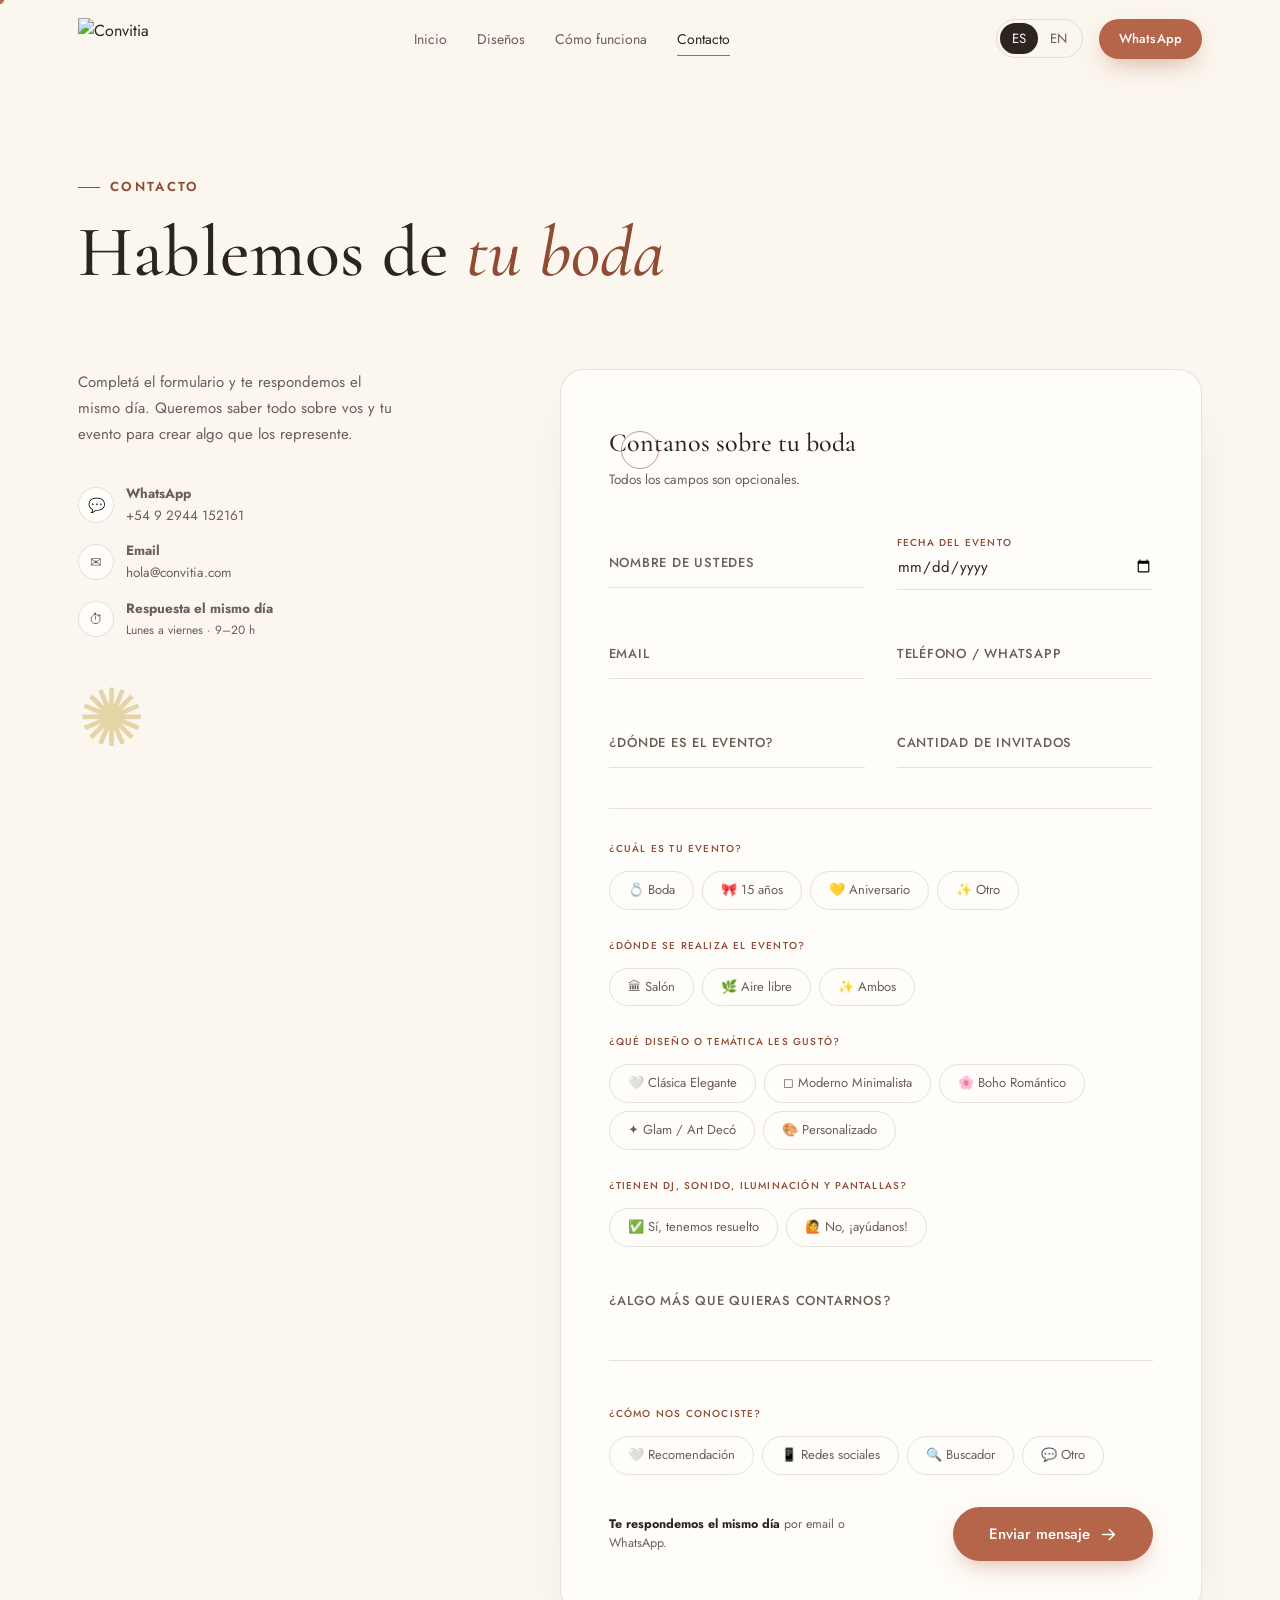
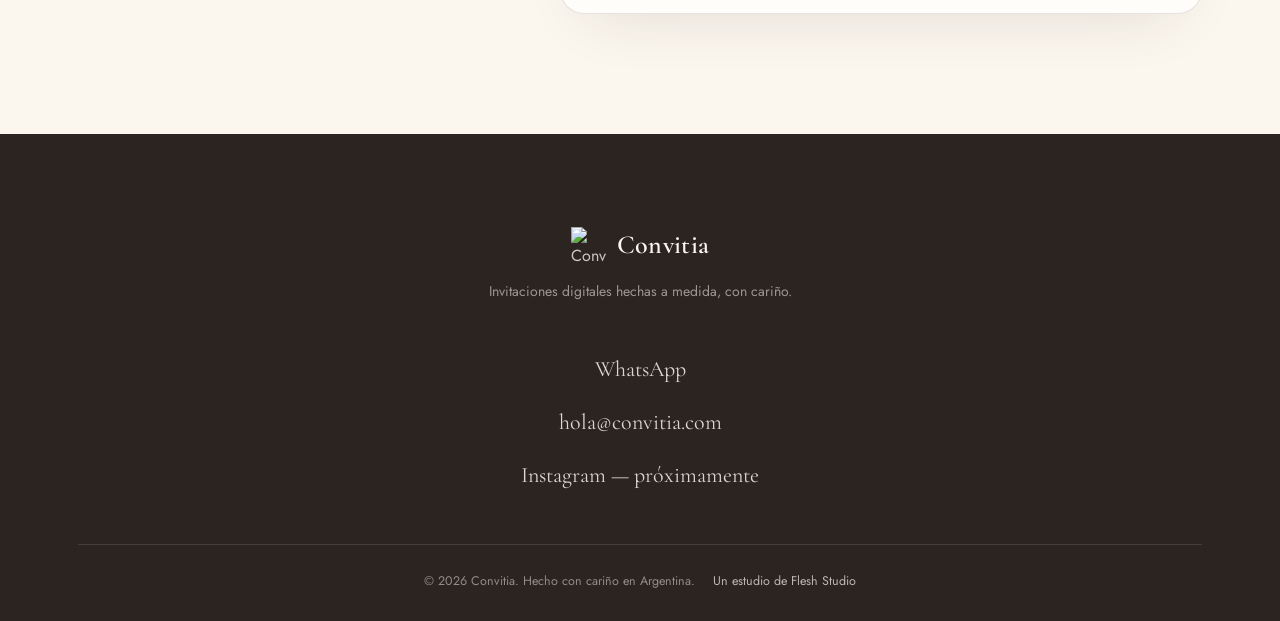
==== commit bb824cc5: "Contacto: calendario de fecha, chips espacio/diseño/AV, "cómo nos conociste" al final" ====
--- a/contacto/index.html
+++ b/contacto/index.html
@@ -176,6 +176,18 @@
 }
 .form-group input:focus ~ .form-label{
   color:var(--terracotta);
+}
+
+/* Date input — label siempre arriba (el browser muestra DD/MM/AAAA) */
+.form-group input[type="date"]{
+  color-scheme:light;
+  cursor:pointer;
+}
+.form-group input[type="date"] ~ .form-label{
+  top:2px;
+  font-size:10px;
+  letter-spacing:.12em;
+  color:var(--terracotta-d);
 }
 
 /* Focus line underline animation */
@@ -451,7 +463,7 @@
         <!-- Formulario -->
         <div class="contact-form-card reveal" style="transition-delay:.12s">
           <p class="form-title"><span data-es>Contanos sobre tu boda</span><span data-en hidden>Tell us about your wedding</span></p>
-          <p class="form-subtitle"><span data-es>Todos los campos son opcionales — completá lo que tengas.</span><span data-en hidden>All fields are optional — fill in what you have.</span></p>
+          <p class="form-subtitle"><span data-es>Todos los campos son opcionales.</span><span data-en hidden>All fields are optional.</span></p>
 
           <form id="contactForm" novalidate>
             <div class="form-grid">
@@ -464,7 +476,7 @@
 
               <!-- Fecha -->
               <div class="form-group">
-                <input type="text" id="fecha" name="fecha" placeholder=" ">
+                <input type="date" id="fecha" name="fecha">
                 <label class="form-label" for="fecha"><span data-es>Fecha del evento</span><span data-en hidden>Event date</span></label>
               </div>
 
@@ -517,45 +529,94 @@
                 </div>
               </div>
 
-              <!-- Cómo nos conociste (chips) -->
+              <!-- Dónde se realiza (chips) -->
               <div class="form-group full" style="margin-bottom:24px;">
-                <span class="form-chips-label"><span data-es>¿Cómo nos conociste?</span><span data-en hidden>How did you find us?</span></span>
-                <div class="form-chips" role="radiogroup" aria-label="Cómo nos conociste">
-                  <div class="chip-option">
-                    <input type="radio" name="como_conociste" id="ck_reco" value="Recomendación">
-                    <label for="ck_reco"><span data-es>🤍 Recomendación</span><span data-en hidden>🤍 Referral</span></label>
-                  </div>
-                  <div class="chip-option">
-                    <input type="radio" name="como_conociste" id="ck_social" value="Redes sociales">
-                    <label for="ck_social"><span data-es>📱 Redes sociales</span><span data-en hidden>📱 Social media</span></label>
-                  </div>
-                  <div class="chip-option">
-                    <input type="radio" name="como_conociste" id="ck_google" value="Buscador">
-                    <label for="ck_google"><span data-es>🔍 Buscador</span><span data-en hidden>🔍 Search engine</span></label>
-                  </div>
-                  <div class="chip-option">
-                    <input type="radio" name="como_conociste" id="ck_otro" value="Otro">
-                    <label for="ck_otro"><span data-es>💬 Otro</span><span data-en hidden>💬 Other</span></label>
+                <span class="form-chips-label"><span data-es>¿Dónde se realiza el evento?</span><span data-en hidden>Where is the event taking place?</span></span>
+                <div class="form-chips" role="radiogroup" aria-label="Dónde se realiza el evento">
+                  <div class="chip-option">
+                    <input type="radio" name="lugar_tipo" id="lt_salon" value="Salón">
+                    <label for="lt_salon"><span data-es>🏛 Salón</span><span data-en hidden>🏛 Indoor venue</span></label>
+                  </div>
+                  <div class="chip-option">
+                    <input type="radio" name="lugar_tipo" id="lt_aire" value="Aire libre">
+                    <label for="lt_aire"><span data-es>🌿 Aire libre</span><span data-en hidden>🌿 Outdoor</span></label>
+                  </div>
+                  <div class="chip-option">
+                    <input type="radio" name="lugar_tipo" id="lt_ambos" value="Salón + Aire libre">
+                    <label for="lt_ambos"><span data-es>✨ Ambos</span><span data-en hidden>✨ Both</span></label>
                   </div>
                 </div>
               </div>
 
-              <!-- Salon / jardín -->
-              <div class="form-group">
-                <input type="text" id="salon" name="salon" placeholder=" ">
-                <label class="form-label" for="salon"><span data-es>Salón, jardín o rancho</span><span data-en hidden>Venue type</span></label>
-              </div>
-
-              <!-- Temática -->
-              <div class="form-group">
-                <input type="text" id="tematica" name="tematica" placeholder=" ">
-                <label class="form-label" for="tematica"><span data-es>Temática o estilo en mente</span><span data-en hidden>Theme or style in mind</span></label>
+              <!-- Diseño / temática (chips) -->
+              <div class="form-group full" style="margin-bottom:24px;">
+                <span class="form-chips-label"><span data-es>¿Qué diseño o temática les gustó?</span><span data-en hidden>Which design or theme caught your eye?</span></span>
+                <div class="form-chips" role="radiogroup" aria-label="Diseño o temática">
+                  <div class="chip-option">
+                    <input type="radio" name="diseno" id="ds_clasica" value="Clásica Elegante">
+                    <label for="ds_clasica"><span data-es>🤍 Clásica Elegante</span><span data-en hidden>🤍 Classic Elegant</span></label>
+                  </div>
+                  <div class="chip-option">
+                    <input type="radio" name="diseno" id="ds_moderno" value="Moderno Minimalista">
+                    <label for="ds_moderno"><span data-es>◻ Moderno Minimalista</span><span data-en hidden>◻ Modern Minimalist</span></label>
+                  </div>
+                  <div class="chip-option">
+                    <input type="radio" name="diseno" id="ds_boho" value="Boho Romántico">
+                    <label for="ds_boho"><span data-es>🌸 Boho Romántico</span><span data-en hidden>🌸 Boho Romantic</span></label>
+                  </div>
+                  <div class="chip-option">
+                    <input type="radio" name="diseno" id="ds_glam" value="Glam / Art Decó">
+                    <label for="ds_glam"><span data-es>✦ Glam / Art Decó</span><span data-en hidden>✦ Glam / Art Deco</span></label>
+                  </div>
+                  <div class="chip-option">
+                    <input type="radio" name="diseno" id="ds_propio" value="Personalizado">
+                    <label for="ds_propio"><span data-es>🎨 Personalizado</span><span data-en hidden>🎨 Custom</span></label>
+                  </div>
+                </div>
+              </div>
+
+              <!-- DJ / Sonido / Iluminación (chips) -->
+              <div class="form-group full" style="margin-bottom:24px;">
+                <span class="form-chips-label"><span data-es>¿Tienen DJ, sonido, iluminación y pantallas?</span><span data-en hidden>Do you have DJ, sound, lighting &amp; screens?</span></span>
+                <div class="form-chips" role="radiogroup" aria-label="DJ sonido iluminación">
+                  <div class="chip-option">
+                    <input type="radio" name="av_sonido" id="av_si" value="Sí, tenemos resuelto">
+                    <label for="av_si"><span data-es>✅ Sí, tenemos resuelto</span><span data-en hidden>✅ Yes, all sorted</span></label>
+                  </div>
+                  <div class="chip-option">
+                    <input type="radio" name="av_sonido" id="av_no" value="No, ayúdanos">
+                    <label for="av_no"><span data-es>🙋 No, ¡ayúdanos!</span><span data-en hidden>🙋 No, help us!</span></label>
+                  </div>
+                </div>
               </div>
 
               <!-- Mensaje libre -->
               <div class="form-group full">
                 <textarea id="mensaje" name="mensaje" placeholder=" "></textarea>
                 <label class="form-label" for="mensaje"><span data-es>¿Algo más que quieras contarnos?</span><span data-en hidden>Anything else you'd like to share?</span></label>
+              </div>
+
+              <!-- Cómo nos conociste (chips) — siempre lo último -->
+              <div class="form-group full" style="margin-bottom:24px;">
+                <span class="form-chips-label"><span data-es>¿Cómo nos conociste?</span><span data-en hidden>How did you find us?</span></span>
+                <div class="form-chips" role="radiogroup" aria-label="Cómo nos conociste">
+                  <div class="chip-option">
+                    <input type="radio" name="como_conociste" id="ck_reco" value="Recomendación">
+                    <label for="ck_reco"><span data-es>🤍 Recomendación</span><span data-en hidden>🤍 Referral</span></label>
+                  </div>
+                  <div class="chip-option">
+                    <input type="radio" name="como_conociste" id="ck_social" value="Redes sociales">
+                    <label for="ck_social"><span data-es>📱 Redes sociales</span><span data-en hidden>📱 Social media</span></label>
+                  </div>
+                  <div class="chip-option">
+                    <input type="radio" name="como_conociste" id="ck_google" value="Buscador">
+                    <label for="ck_google"><span data-es>🔍 Buscador</span><span data-en hidden>🔍 Search engine</span></label>
+                  </div>
+                  <div class="chip-option">
+                    <input type="radio" name="como_conociste" id="ck_otro" value="Otro">
+                    <label for="ck_otro"><span data-es>💬 Otro</span><span data-en hidden>💬 Other</span></label>
+                  </div>
+                </div>
               </div>
 
               <!-- Submit -->
@@ -625,16 +686,21 @@
   };
 
   const nombre    = get('nombre');
-  const fecha     = get('fecha');
   const email     = get('email');
   const telefono  = get('telefono');
   const lugar     = get('lugar');
   const invitados = get('invitados');
-  const salon     = get('salon');
-  const tematica  = get('tematica');
   const mensaje   = get('mensaje');
-  const tipoEvento      = getRadio('tipo_evento');
-  const comoConociste   = getRadio('como_conociste');
+  // Fecha: formatear de YYYY-MM-DD a DD/MM/YYYY si hay valor
+  const fechaRaw  = get('fecha');
+  const fecha     = fechaRaw
+    ? fechaRaw.split('-').reverse().join('/')
+    : '';
+  const tipoEvento    = getRadio('tipo_evento');
+  const lugarTipo     = getRadio('lugar_tipo');
+  const diseno        = getRadio('diseno');
+  const avSonido      = getRadio('av_sonido');
+  const comoConociste = getRadio('como_conociste');
 
   // Build WhatsApp pre-filled message
   const lines = ['Hola! Les escribo desde el formulario de su sitio web. Aquí mis datos:'];
@@ -642,9 +708,10 @@
   if (tipoEvento)   lines.push(`🎉 Evento: ${tipoEvento}`);
   if (fecha)        lines.push(`📅 Fecha: ${fecha}`);
   if (lugar)        lines.push(`📍 Lugar: ${lugar}`);
-  if (salon)        lines.push(`🏛 Espacio: ${salon}`);
+  if (lugarTipo)    lines.push(`🏛 Espacio: ${lugarTipo}`);
   if (invitados)    lines.push(`👥 Invitados: ${invitados}`);
-  if (tematica)     lines.push(`🎨 Temática: ${tematica}`);
+  if (diseno)       lines.push(`🎨 Estilo elegido: ${diseno}`);
+  if (avSonido)     lines.push(`🎵 DJ / Sonido / Iluminación: ${avSonido}`);
   if (email)        lines.push(`✉ Email: ${email}`);
   if (telefono)     lines.push(`📞 Teléfono: ${telefono}`);
   if (comoConociste) lines.push(`🔎 Nos encontraron por: ${comoConociste}`);
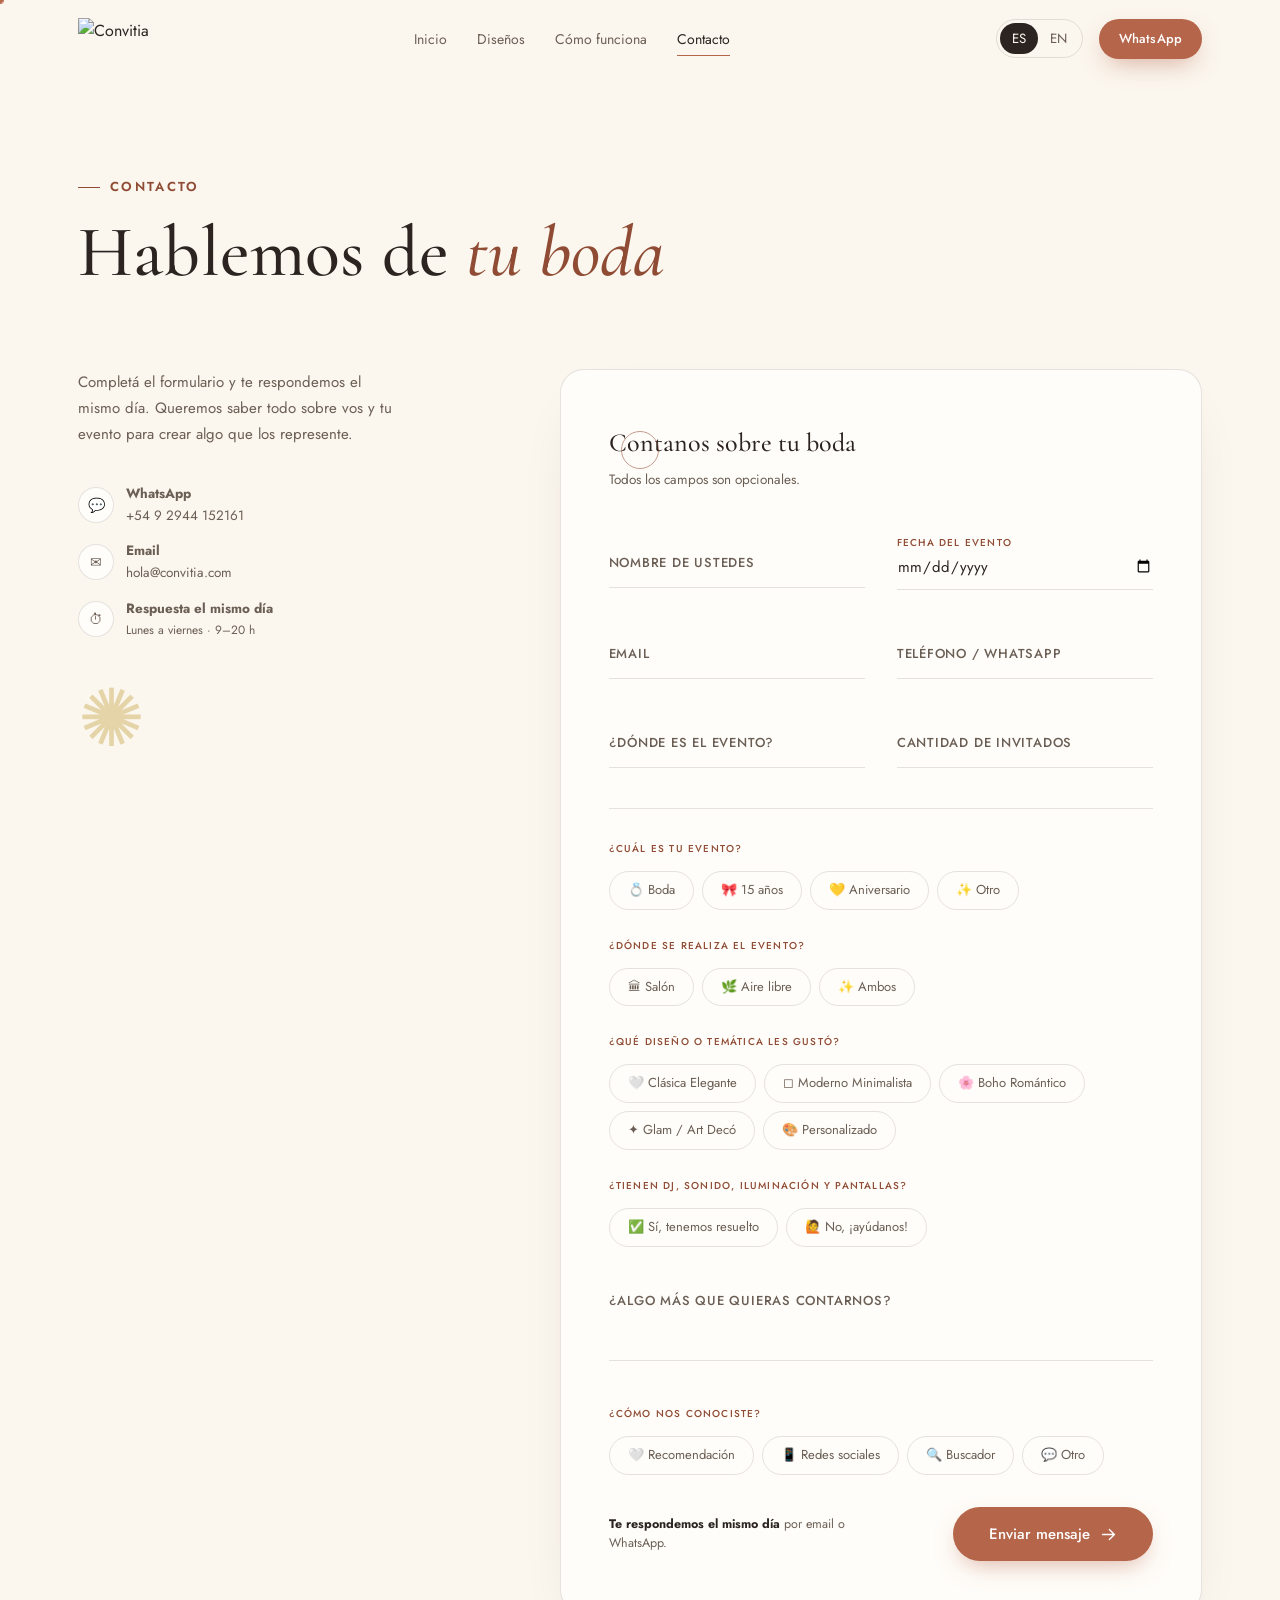
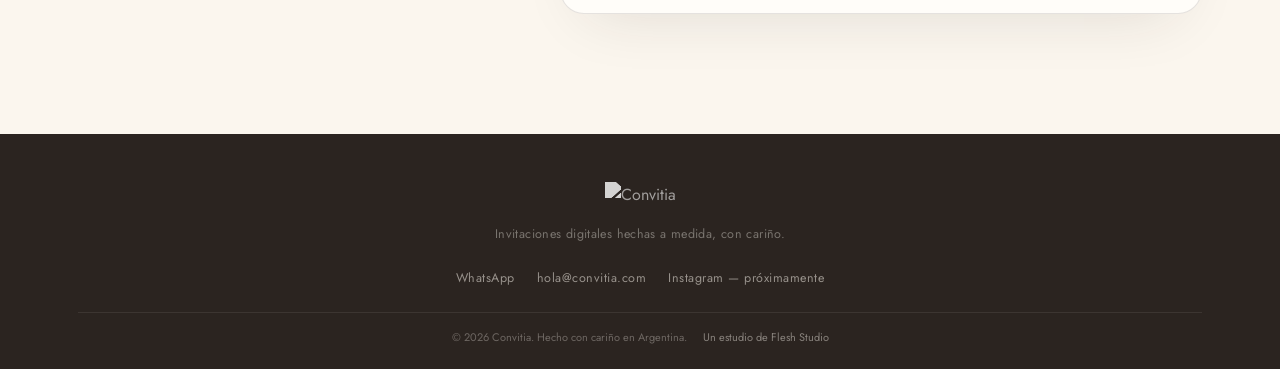
==== commit 922b1aa3: "Add files via upload" ====
--- a/contacto/index.html
+++ b/contacto/index.html
@@ -410,7 +410,7 @@
   <a href="../index.html#como-funciona"><span data-es>Cómo funciona</span><span data-en hidden>How it works</span></a>
   <a href="../index.html#preguntas"><span data-es>Preguntas</span><span data-en hidden>FAQ</span></a>
   <a href="./"><span data-es>Contacto</span><span data-en hidden>Contact</span></a>
-  <a class="btn btn-primary" href="https://wa.me/5492944152161?text=Hola!%20Quiero%20crear%20mi%20invitaci%C3%B3n%20digital%20de%20boda%20con%20Convitia" target="_blank" rel="noopener">
+  <a class="btn btn-primary" href="./">
     <span data-es>Empezá tu invitación</span><span data-en hidden>Start your invitation</span>
   </a>
 </div>
@@ -659,7 +659,7 @@
 <footer>
   <div class="container">
     <div class="footer-brand-row">
-      <a href="../index.html" class="brand"><img src="../assets/logo/convitia-mark.svg" alt="Convitia" class="brand-mark"><span class="brand-word">Convitia</span></a>
+      <a href="../index.html"><img src="../assets/logo/logo1.svg?v=20260627g" alt="Convitia" class="footer-logo"></a>
       <p><span data-es>Invitaciones digitales hechas a medida, con cariño.</span><span data-en hidden>Custom digital invitations, made with care.</span></p>
     </div>
     <nav class="footer-links">
--- a/styles.css
+++ b/styles.css
@@ -229,9 +229,6 @@
   background:radial-gradient(circle at 60% 40%, rgba(138,150,131,.28), transparent 70%);
   animation-duration:20s; animation-delay:-4s;
 }
-/* JS (initHeroParallax) writes --px/--py per-frame on scroll/mousemove; the
-   keyframe below reads them via var() so idle float + parallax compose
-   instead of fighting over the transform property. */
 @keyframes float-blob{
   0%,100%{ transform:translate(var(--px),var(--py)) scale(1); }
   50%{ transform:translate(calc(var(--px) - 30px),calc(var(--py) + 40px)) scale(1.07); }
@@ -249,10 +246,6 @@
 .hero-trust div{ font-size:13px; color:var(--ink-soft); display:flex; align-items:center; gap:8px; }
 .hero-trust b{ color:var(--ink); font-family:var(--font-display); font-size:15px; }
 
-/* ---------- Hero split — 2-column homepage hero (copy left / phone showcase
-   right). Scoped under .hero-split so contacto/index.html's plain
-   single-column .hero-giant (centered, no grid) is untouched — only the
-   homepage section carries the extra .hero-split class. ---------- */
 .hero-split .container.hero-grid{
   text-align:left; display:grid; grid-template-columns:1fr .92fr; gap:48px; align-items:center;
 }
@@ -271,9 +264,6 @@
 }
 @keyframes type-blink{ 0%,50%{ opacity:1; } 50.01%,100%{ opacity:0; } }
 
-/* PLACEHOLDER review badge — see matching HTML comment. Convitia has no
-   Google Business listing yet, so this rating isn't real; not a live
-   link. Swap copy + add the real href once a listing exists. */
 .reviews-badge{
   display:inline-flex; align-items:center; gap:8px; margin:22px 0 4px; padding:9px 16px 9px 10px;
   background:var(--paper); border:1px solid var(--line); border-radius:999px; font-size:13px; color:var(--ink-soft);
@@ -285,15 +275,6 @@
 
 .hero-right{ display:flex; flex-direction:column; align-items:center; justify-content:center; }
 
-/* ---------- Interactive image accordion — hero right panel ----------
-   Replaces the earlier Three.js flying-card scene: Dave pointed at a
-   different 21st.dev reference (interactive-image-accordion) and asked
-   to match that effect instead. Self-contained dark panel living inside
-   .hero-right (the light left column with copy/CTAs is untouched).
-   Pure CSS: a flex row of panels where the .active one gets a much
-   larger flex-grow, animated by the browser's normal flex-grow
-   transition — no WebGL/canvas needed. The tiny JS in initAccGallery()
-   (main.js) just moves the .active class on hover/click/focus. */
 .acc-stage{
   position:relative; max-width:480px; width:100%; height:480px; margin:0 auto;
   border-radius:28px; overflow:hidden; padding:14px;
@@ -312,7 +293,6 @@
   transition:flex-grow .65s var(--ease);
 }
 .acc-panel.active{ flex-grow:5; }
-/* Accordion panels — all use real portada photos as backgrounds */
 .acc-panel.c1,.acc-panel.c2,.acc-panel.c3,.acc-panel.c4,.acc-panel.c5{ color:#fff; }
 .acc-bg{
   position:absolute; inset:0; z-index:0;
@@ -346,7 +326,7 @@
 .acc-info-name{ font-family:var(--font-display); font-style:italic; font-size:25px; white-space:nowrap; }
 .acc-info-date{ font-family:var(--font-body); font-size:12px; opacity:.8; white-space:nowrap; }
 
-/* ---------- Invite-card mockup (reused inside the works grid) ---------- */
+/* ---------- Invite-card mockup ---------- */
 .invite-card{
   position:relative; background:var(--paper); border-radius:22px; padding:42px 34px;
   box-shadow:0 40px 80px -30px rgba(43,36,32,.28); border:1px solid var(--line);
@@ -381,12 +361,11 @@
 .section-head .lede{ margin-top:16px; }
 .section-head.center{ margin-left:auto; margin-right:auto; text-align:center; }
 
-/* ---------- Page intro (lightweight heading for /disenos/, /contacto/) ---------- */
 .page-intro{ padding:170px 0 50px; }
 .page-intro h1{ font-size:clamp(38px,5.2vw,62px); margin:16px 0 14px; }
 .page-intro .lede{ margin-top:4px; }
 
-/* ---------- Works grid — full-bleed (Miles "Works" page pattern) ---------- */
+/* ---------- Works grid ---------- */
 .works-section{ padding-bottom:0; }
 .works-grid{ display:grid; grid-template-columns:repeat(2,1fr); gap:2px; background:var(--ink); perspective:1200px; }
 .work-tile{
@@ -423,13 +402,7 @@
 .thumb-3{ background:linear-gradient(155deg,var(--sage),#5f6b58); }
 .thumb-4{ background:linear-gradient(155deg,#1a1a1a,#000); }
 
-/* ---------- Style stack cards (/disenos/ — 4 style picker) ----------
-   A row of cards, each with a small cover photo peeking out of the
-   bottom-right corner. Hover or click lifts the card and straightens
-   the photo; the "view sample" link fades in. Only one card is
-   .active at a time (see initStyleStack in main.js, mirrors the
-   acc-panel/initAccGallery pattern) — the first card ships with
-   .active hardcoded in the markup so it looks right before JS runs. */
+/* ---------- Style stack cards ---------- */
 .stack-cards{ display:flex; justify-content:center; align-items:flex-end; gap:26px; flex-wrap:wrap; padding:20px 0 30px; }
 .stack-card{
   position:relative; z-index:1; width:248px; height:354px; flex-shrink:0;
@@ -441,15 +414,10 @@
 .stack-card-title{ font-size:25px; line-height:1.15; max-width:140px; }
 .stack-card-sub{ font-size:13px; color:var(--ink-soft); margin-top:8px; max-width:140px; }
 
-/* ---------- Tipografías representativas por estilo — sección "Elegí tu estilo".
-   Cada temática usa una familia distinta para que el título transmita el estilo
-   antes de leer el texto. Se aplica tanto al h3 de las stack-cards (/disenos/)
-   como al .work-name de la grilla de la home — mismas 4 clases, mismo criterio. ---------- */
 .style-font-clasica{ font-family:var(--font-display); font-style:italic; font-weight:600; }
 .style-font-moderno{ font-family:'Space Grotesk', var(--font-body); font-style:normal; font-weight:600; letter-spacing:.01em; }
 .style-font-boho{ font-family:'Tangerine', cursive; font-style:normal; font-weight:700; font-size:2.3em; line-height:.9; }
 .style-font-glam{ font-family:'Playfair Display', var(--font-display); font-style:normal; font-weight:700; letter-spacing:.04em; text-transform:uppercase; font-size:.85em; }
-/* "Ver demo" — botón siempre visible del lado derecho de cada stack-card (ver [[convitia_design_themes]]). */
 .stack-card-link{
   position:absolute; top:28px; right:24px; z-index:4; font-family:var(--font-body); font-size:11px; font-weight:600;
   letter-spacing:.03em; color:var(--terracotta-d); text-decoration:none; white-space:nowrap;
@@ -473,7 +441,6 @@
 .type-break em{ color:var(--gold); font-style:italic; }
 .type-break-cta{ margin-top:38px; white-space:normal; }
 
-/* ---------- "Ver demo" — botón visible en cada work-tile de la home (#trabajos) ---------- */
 .work-demo-btn{
   position:absolute; top:20px; right:20px; z-index:3; font-family:var(--font-body); font-size:11.5px; font-weight:600;
   letter-spacing:.03em; color:#fff; text-decoration:none; white-space:nowrap;
@@ -484,7 +451,7 @@
 .work-tile:hover .work-demo-btn{ background:rgba(20,16,14,.6); border-color:#fff; transform:translateY(-2px); }
 .work-demo-btn.disabled{ opacity:.75; }
 
-/* ---------- Sticky-label sections (Miles Capabilities/Process pattern) ---------- */
+/* ---------- Sticky-label sections ---------- */
 .sticky-grid{ display:grid; grid-template-columns:.85fr 1.15fr; gap:60px; align-items:start; }
 .sticky-grid.mirror{ grid-template-columns:1.15fr .85fr; }
 .sticky-label{ position:sticky; top:140px; }
@@ -515,23 +482,12 @@
 .stats-grid b{ display:block; font-family:var(--font-display); font-size:40px; color:var(--gold); }
 .stats-grid span{ font-size:12px; letter-spacing:.08em; text-transform:uppercase; color:rgba(251,246,238,.65); margin-top:8px; display:block; }
 
-/* ---------- Designs — flat drag-fan, drag to spin ----------
-   The 4 cards sit flat in a fan — all 4 always visible, tilted via
-   rotateY, never hidden behind one another (matches the reference's
-   look). Each card's transform/opacity/z-index is a pure function of
-   its own slot value (see initDesignsBook in main.js) — no shared
-   parent transform, no per-card transform set here in CSS. With only
-   4 real cards and no spares waiting off-screen, a flat layout that
-   spins forever has exactly one seam per card per revolution; it's
-   made invisible by fading opacity to exactly 0 right at the seam, so
-   the one frame a card's position jumps, it can't be seen. */
+/* ---------- Book deck ---------- */
 .book-deck{
   position:relative; width:100%; max-width:920px; height:320px; margin:54px auto 0;
   touch-action:none; user-select:none; perspective:1200px;
 }
-.book-track{
-  position:absolute; inset:0;
-}
+.book-track{ position:absolute; inset:0; }
 .book-card{
   position:absolute; top:50%; left:50%; width:230px; height:260px; margin:0;
   display:flex; flex-direction:column; align-items:center; justify-content:flex-end;
@@ -555,7 +511,7 @@
 .book-tag{ font-size:10px; letter-spacing:.08em; text-transform:uppercase; color:rgba(255,255,255,.7); font-weight:600; margin-top:5px; position:relative; z-index:2; }
 .book-hint{ text-align:center; margin-top:18px; font-size:12.5px; letter-spacing:.04em; color:var(--ink-soft); }
 
-/* ---------- CTA band — full-bleed ---------- */
+/* ---------- CTA band ---------- */
 .cta-band{
   background:linear-gradient(155deg,var(--terracotta),var(--terracotta-d)); color:#fff; padding:90px 0;
   text-align:center; overflow:hidden;
@@ -590,7 +546,6 @@
   background:var(--cream-soft); color:var(--ink-soft);
 }
 
-/* Plan Exclusivo */
 .plan-exclusivo{
   display:grid; grid-template-columns:1fr 1fr; gap:48px;
   background:var(--ink); border-radius:14px; padding:48px 52px;
@@ -651,7 +606,6 @@
 }
 .plan-excl-videocall p{ font-size:13px; color:rgba(255,255,255,.65); margin:0; line-height:1.5; }
 
-/* 3 Plan cards */
 .planes-grid{
   display:grid; grid-template-columns:repeat(3,1fr); gap:20px; margin-top:32px;
 }
@@ -659,9 +613,7 @@
   background:#fff; border:1px solid var(--line); border-radius:12px;
   padding:32px 28px; display:flex; flex-direction:column;
 }
-.plan-card--full{
-  background:var(--ink); border-color:var(--ink);
-}
+.plan-card--full{ background:var(--ink); border-color:var(--ink); }
 .plan-card-tag{
   font-size:10px; letter-spacing:.2em; text-transform:uppercase;
   font-weight:700; color:var(--terracotta); margin-bottom:14px;
@@ -715,25 +667,66 @@
 }
 .plan-card--full .plan-card-btn:hover{ background:rgba(255,255,255,.12); }
 
-/* ---------- Footer — minimal, stacked links (Miles pattern) ---------- */
-footer{ background:var(--ink); color:rgba(251,246,238,.78); padding:90px 0 30px; text-align:center; }
-.footer-brand-row{ display:flex; flex-direction:column; align-items:center; gap:14px; margin-bottom:50px; }
-.footer-brand-row .brand-word{ color:var(--cream); font-size:26px; }
-.footer-brand-row p{ font-size:14px; color:rgba(251,246,238,.55); }
-.footer-links{ display:flex; flex-direction:column; align-items:center; gap:18px; margin-bottom:50px; }
-.footer-links a, .footer-links span{ font-family:var(--font-display); font-size:22px; color:rgba(251,246,238,.85); }
+/* ---------- Footer — delicado y compacto ---------- */
+footer{
+  background:var(--ink);
+  color:rgba(251,246,238,.7);
+  padding:48px 0 22px;
+  text-align:center;
+}
+.footer-brand-row{
+  display:flex;
+  flex-direction:column;
+  align-items:center;
+  gap:10px;
+  margin-bottom:24px;
+}
+.footer-logo{
+  height:32px;
+  width:auto;
+  filter:brightness(0) invert(1);
+  opacity:.8;
+}
+.footer-brand-row .brand-word{ color:var(--cream); font-size:20px; }
+.footer-brand-row p{
+  font-size:12.5px;
+  color:rgba(251,246,238,.38);
+  letter-spacing:.03em;
+}
+.footer-links{
+  display:flex;
+  flex-direction:row;
+  flex-wrap:wrap;
+  align-items:center;
+  justify-content:center;
+  gap:4px 22px;
+  margin-bottom:24px;
+}
+.footer-links a, .footer-links span{
+  font-family:var(--font-body);
+  font-size:12.5px;
+  color:rgba(251,246,238,.52);
+  letter-spacing:.04em;
+  transition:color .2s;
+}
 .footer-links a:hover{ color:var(--gold); }
-.footer-bottom{ display:flex; justify-content:center; gap:18px; padding-top:26px; border-top:1px solid rgba(251,246,238,.12); font-size:12.5px; color:rgba(251,246,238,.5); flex-wrap:wrap; }
-.footer-bottom a{ color:rgba(251,246,238,.7); }
+.footer-bottom{
+  display:flex;
+  justify-content:center;
+  gap:16px;
+  padding-top:16px;
+  border-top:1px solid rgba(251,246,238,.08);
+  font-size:11px;
+  color:rgba(251,246,238,.32);
+  flex-wrap:wrap;
+}
+.footer-bottom a{ color:rgba(251,246,238,.45); }
 
 /* ---------- Reveal animations ---------- */
 .reveal{ opacity:0; transform:translateY(24px); transition:opacity .8s var(--ease), transform .8s var(--ease); }
 .reveal.is-visible{ opacity:1; transform:none; }
-.reveal[data-split]{ opacity:1; transform:none; } /* defensive: never hide content if JS fails */
-
-/* ---------- Cascade stagger for repeated items (sticky rows, value cards,
-   stat columns, FAQ entries) — each item's reveal fires a touch later than
-   the one before it, instead of a flat all-at-once fade. ---------- */
+.reveal[data-split]{ opacity:1; transform:none; }
+
 .sticky-row:nth-child(1){ transition-delay:.02s; } .sticky-row:nth-child(2){ transition-delay:.08s; }
 .sticky-row:nth-child(3){ transition-delay:.14s; } .sticky-row:nth-child(4){ transition-delay:.20s; }
 .sticky-row:nth-child(5){ transition-delay:.26s; } .sticky-row:nth-child(6){ transition-delay:.32s; }
@@ -745,10 +738,6 @@
 .stats-grid div:nth-child(1){ transition-delay:.02s; } .stats-grid div:nth-child(2){ transition-delay:.1s; }
 .stats-grid div:nth-child(3){ transition-delay:.18s; } .stats-grid div:nth-child(4){ transition-delay:.26s; }
 
-/* ---------- i18n ----------
-   Bilingual content uses the native [hidden] attribute (toggled via main.js).
-   [data-en] elements ship with `hidden` in the markup so Spanish shows by
-   default even if JS fails to load (rule: hardcode content, JS only enriches). */
 [data-es], [data-en]{ }
 
 /* ---------- Responsive ---------- */
@@ -776,7 +765,7 @@
   .cta-band{ padding:60px 28px; }
   section{ padding:80px 0; }
   .hero-giant{ padding:150px 0 60px; }
-  .footer-links a, .footer-links span{ font-size:18px; }
+  .footer-links a, .footer-links span{ font-size:12px; }
   .plan-exclusivo{ grid-template-columns:1fr; gap:32px; padding:32px 24px; }
   .planes-grid{ grid-template-columns:1fr; }
   .acc-stage{ height:340px; max-width:300px; padding:10px; }
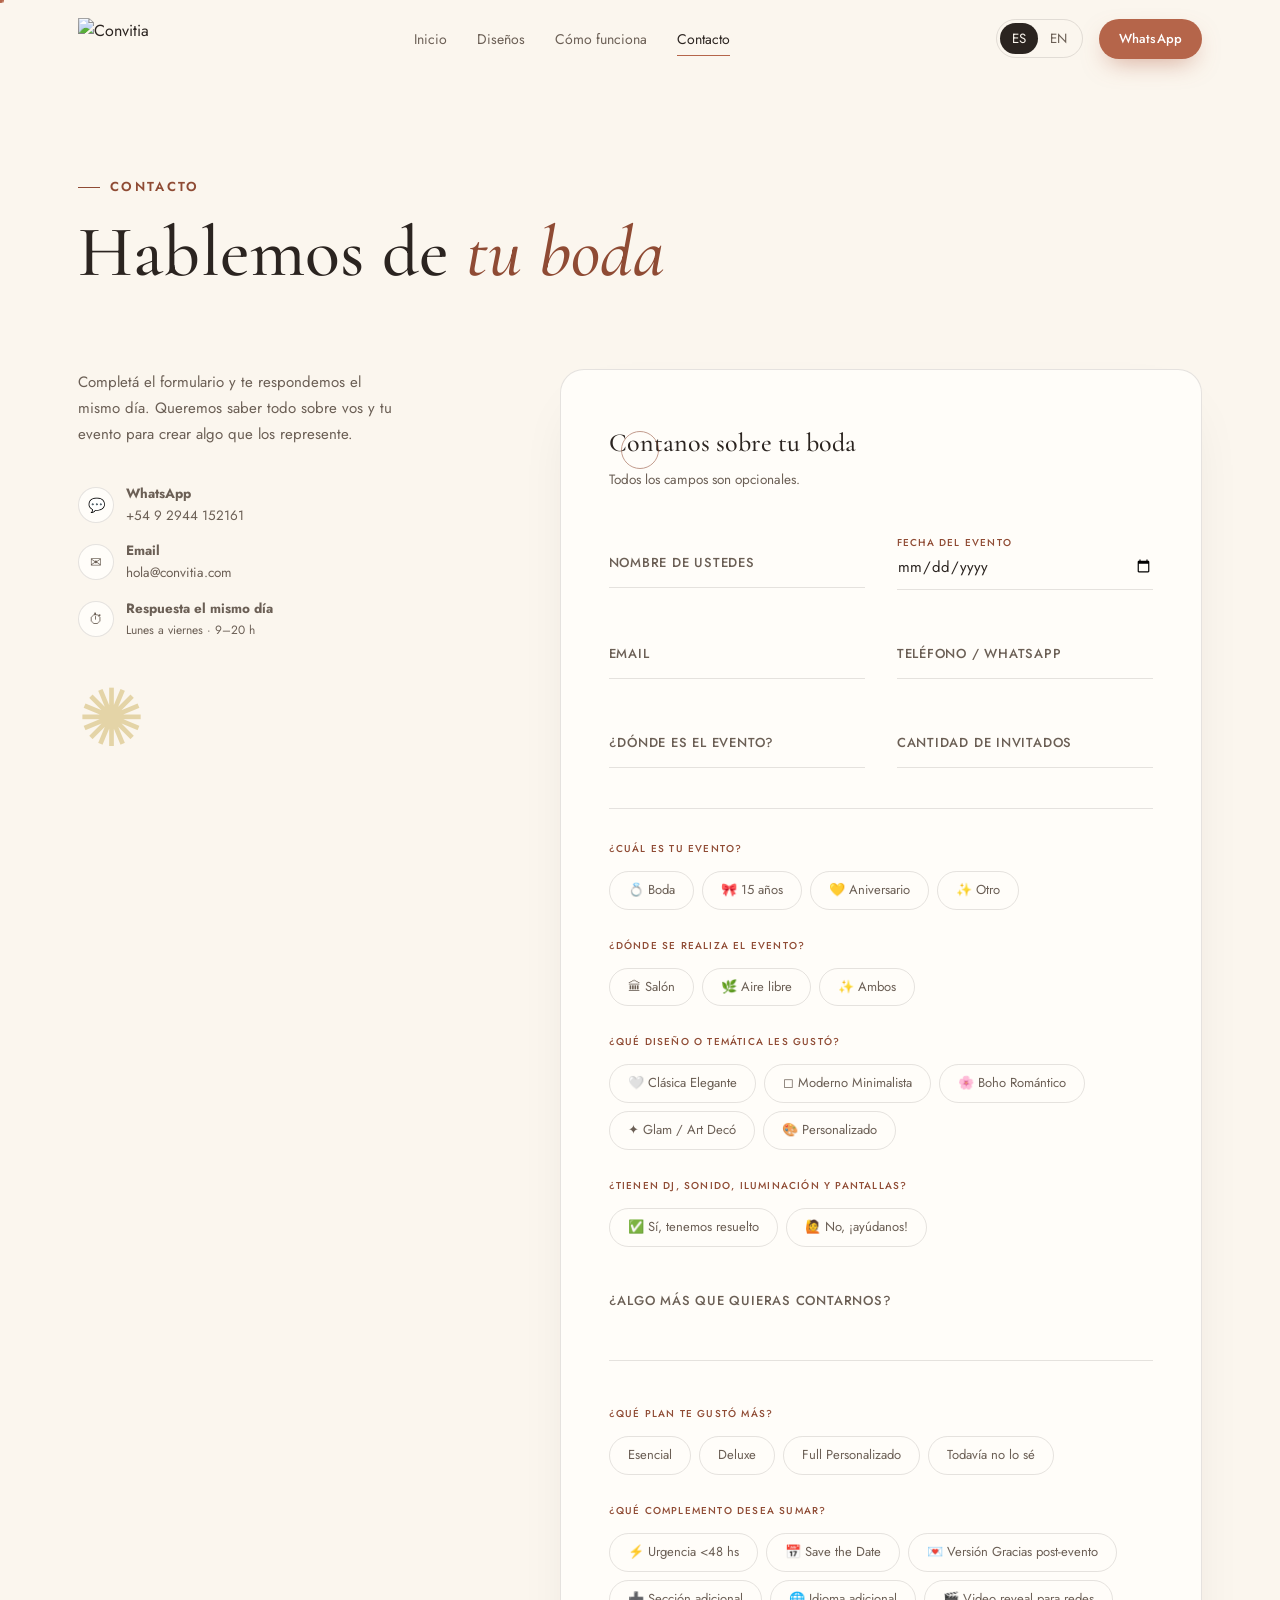
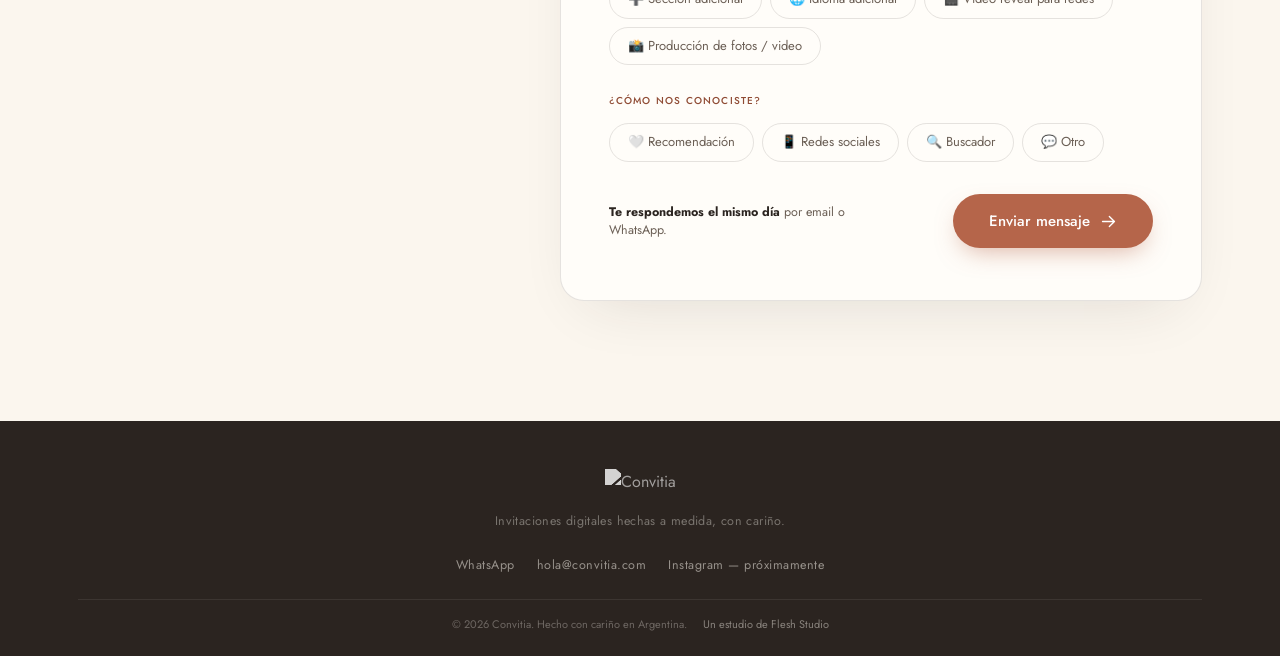
==== commit 0c1d9a4e: "Add files via upload" ====
--- a/contacto/index.html
+++ b/contacto/index.html
@@ -12,7 +12,7 @@
 <link rel="preconnect" href="https://fonts.gstatic.com" crossorigin>
 <link href="https://fonts.googleapis.com/css2?family=Cormorant+Garamond:ital,wght@0,400;0,500;0,600;1,500;1,600&family=Jost:wght@300;400;500;600&family=Space+Grotesk:wght@500;600;700&family=Tangerine:wght@400;700&family=Playfair+Display:wght@700;800&display=swap" rel="stylesheet">
 
-<link rel="stylesheet" href="../styles.css?v=20260727b">
+<link rel="stylesheet" href="../styles.css?v=20260727f">
 
 <style>
 /* ==============================
@@ -246,6 +246,17 @@
   color:var(--terracotta);
 }
 .chip-option input[type="radio"]:checked + label{
+  background:var(--terracotta);
+  border-color:var(--terracotta);
+  color:#fff;
+  transform:translateY(-1px);
+}
+.chip-option input[type="checkbox"]{
+  position:absolute;
+  opacity:0;
+  width:0; height:0;
+}
+.chip-option input[type="checkbox"]:checked + label{
   background:var(--terracotta);
   border-color:var(--terracotta);
   color:#fff;
@@ -596,6 +607,64 @@
                 <label class="form-label" for="mensaje"><span data-es>¿Algo más que quieras contarnos?</span><span data-en hidden>Anything else you'd like to share?</span></label>
               </div>
 
+              <!-- Plan preferido (chips) -->
+              <div class="form-group full" style="margin-bottom:24px;">
+                <span class="form-chips-label"><span data-es>¿Qué plan te gustó más?</span><span data-en hidden>Which plan caught your eye?</span></span>
+                <div class="form-chips" role="radiogroup" aria-label="Plan preferido">
+                  <div class="chip-option">
+                    <input type="radio" name="plan_elegido" id="pl_esencial" value="Esencial">
+                    <label for="pl_esencial"><span data-es>Esencial</span><span data-en hidden>Esencial</span></label>
+                  </div>
+                  <div class="chip-option">
+                    <input type="radio" name="plan_elegido" id="pl_deluxe" value="Deluxe">
+                    <label for="pl_deluxe"><span data-es>Deluxe</span><span data-en hidden>Deluxe</span></label>
+                  </div>
+                  <div class="chip-option">
+                    <input type="radio" name="plan_elegido" id="pl_full" value="Full Personalizado">
+                    <label for="pl_full"><span data-es>Full Personalizado</span><span data-en hidden>Full Personalizado</span></label>
+                  </div>
+                  <div class="chip-option">
+                    <input type="radio" name="plan_elegido" id="pl_nodecidido" value="Todavía no lo sé">
+                    <label for="pl_nodecidido"><span data-es>Todavía no lo sé</span><span data-en hidden>Not sure yet</span></label>
+                  </div>
+                </div>
+              </div>
+
+              <!-- Complementos deseados (checkboxes — multiopción) -->
+              <div class="form-group full" style="margin-bottom:24px;">
+                <span class="form-chips-label"><span data-es>¿Qué complemento desea sumar?</span><span data-en hidden>Which add-on would you like?</span></span>
+                <div class="form-chips" role="group" aria-label="Complementos deseados">
+                  <div class="chip-option">
+                    <input type="checkbox" name="complemento" id="comp_urgencia" value="Urgencia <48 hs">
+                    <label for="comp_urgencia"><span data-es>⚡ Urgencia &lt;48 hs</span><span data-en hidden>⚡ Rush &lt;48 h</span></label>
+                  </div>
+                  <div class="chip-option">
+                    <input type="checkbox" name="complemento" id="comp_std" value="Save the Date">
+                    <label for="comp_std"><span data-es>📅 Save the Date</span><span data-en hidden>📅 Save the Date</span></label>
+                  </div>
+                  <div class="chip-option">
+                    <input type="checkbox" name="complemento" id="comp_gracias" value="Versión Gracias post-evento">
+                    <label for="comp_gracias"><span data-es>💌 Versión Gracias post-evento</span><span data-en hidden>💌 Thank you post-event</span></label>
+                  </div>
+                  <div class="chip-option">
+                    <input type="checkbox" name="complemento" id="comp_seccion" value="Sección adicional">
+                    <label for="comp_seccion"><span data-es>➕ Sección adicional</span><span data-en hidden>➕ Additional section</span></label>
+                  </div>
+                  <div class="chip-option">
+                    <input type="checkbox" name="complemento" id="comp_idioma" value="Idioma adicional">
+                    <label for="comp_idioma"><span data-es>🌐 Idioma adicional</span><span data-en hidden>🌐 Additional language</span></label>
+                  </div>
+                  <div class="chip-option">
+                    <input type="checkbox" name="complemento" id="comp_video" value="Video reveal para redes">
+                    <label for="comp_video"><span data-es>🎬 Video reveal para redes</span><span data-en hidden>🎬 Social media reveal video</span></label>
+                  </div>
+                  <div class="chip-option">
+                    <input type="checkbox" name="complemento" id="comp_fotovideo" value="Producción de fotos / video">
+                    <label for="comp_fotovideo"><span data-es>📸 Producción de fotos / video</span><span data-en hidden>📸 Photo &amp; video production</span></label>
+                  </div>
+                </div>
+              </div>
+
               <!-- Cómo nos conociste (chips) — siempre lo último -->
               <div class="form-group full" style="margin-bottom:24px;">
                 <span class="form-chips-label"><span data-es>¿Cómo nos conociste?</span><span data-en hidden>How did you find us?</span></span>
@@ -700,6 +769,8 @@
   const lugarTipo     = getRadio('lugar_tipo');
   const diseno        = getRadio('diseno');
   const avSonido      = getRadio('av_sonido');
+  const planElegido   = getRadio('plan_elegido');
+  const complementos  = Array.from(document.querySelectorAll('input[name="complemento"]:checked')).map(el=>el.value).join(', ');
   const comoConociste = getRadio('como_conociste');
 
   // Build WhatsApp pre-filled message
@@ -712,6 +783,8 @@
   if (invitados)    lines.push(`👥 Invitados: ${invitados}`);
   if (diseno)       lines.push(`🎨 Estilo elegido: ${diseno}`);
   if (avSonido)     lines.push(`🎵 DJ / Sonido / Iluminación: ${avSonido}`);
+  if (planElegido)  lines.push(`💎 Plan elegido: ${planElegido}`);
+  if (complementos) lines.push(`➕ Complementos: ${complementos}`);
   if (email)        lines.push(`✉ Email: ${email}`);
   if (telefono)     lines.push(`📞 Teléfono: ${telefono}`);
   if (comoConociste) lines.push(`🔎 Nos encontraron por: ${comoConociste}`);
--- a/styles.css
+++ b/styles.css
@@ -229,6 +229,9 @@
   background:radial-gradient(circle at 60% 40%, rgba(138,150,131,.28), transparent 70%);
   animation-duration:20s; animation-delay:-4s;
 }
+/* JS (initHeroParallax) writes --px/--py per-frame on scroll/mousemove; the
+   keyframe below reads them via var() so idle float + parallax compose
+   instead of fighting over the transform property. */
 @keyframes float-blob{
   0%,100%{ transform:translate(var(--px),var(--py)) scale(1); }
   50%{ transform:translate(calc(var(--px) - 30px),calc(var(--py) + 40px)) scale(1.07); }
@@ -246,6 +249,10 @@
 .hero-trust div{ font-size:13px; color:var(--ink-soft); display:flex; align-items:center; gap:8px; }
 .hero-trust b{ color:var(--ink); font-family:var(--font-display); font-size:15px; }
 
+/* ---------- Hero split — 2-column homepage hero (copy left / phone showcase
+   right). Scoped under .hero-split so contacto/index.html's plain
+   single-column .hero-giant (centered, no grid) is untouched — only the
+   homepage section carries the extra .hero-split class. ---------- */
 .hero-split .container.hero-grid{
   text-align:left; display:grid; grid-template-columns:1fr .92fr; gap:48px; align-items:center;
 }
@@ -264,6 +271,9 @@
 }
 @keyframes type-blink{ 0%,50%{ opacity:1; } 50.01%,100%{ opacity:0; } }
 
+/* PLACEHOLDER review badge — see matching HTML comment. Convitia has no
+   Google Business listing yet, so this rating isn't real; not a live
+   link. Swap copy + add the real href once a listing exists. */
 .reviews-badge{
   display:inline-flex; align-items:center; gap:8px; margin:22px 0 4px; padding:9px 16px 9px 10px;
   background:var(--paper); border:1px solid var(--line); border-radius:999px; font-size:13px; color:var(--ink-soft);
@@ -275,6 +285,15 @@
 
 .hero-right{ display:flex; flex-direction:column; align-items:center; justify-content:center; }
 
+/* ---------- Interactive image accordion — hero right panel ----------
+   Replaces the earlier Three.js flying-card scene: Dave pointed at a
+   different 21st.dev reference (interactive-image-accordion) and asked
+   to match that effect instead. Self-contained dark panel living inside
+   .hero-right (the light left column with copy/CTAs is untouched).
+   Pure CSS: a flex row of panels where the .active one gets a much
+   larger flex-grow, animated by the browser's normal flex-grow
+   transition — no WebGL/canvas needed. The tiny JS in initAccGallery()
+   (main.js) just moves the .active class on hover/click/focus. */
 .acc-stage{
   position:relative; max-width:480px; width:100%; height:480px; margin:0 auto;
   border-radius:28px; overflow:hidden; padding:14px;
@@ -293,6 +312,7 @@
   transition:flex-grow .65s var(--ease);
 }
 .acc-panel.active{ flex-grow:5; }
+/* Accordion panels — all use real portada photos as backgrounds */
 .acc-panel.c1,.acc-panel.c2,.acc-panel.c3,.acc-panel.c4,.acc-panel.c5{ color:#fff; }
 .acc-bg{
   position:absolute; inset:0; z-index:0;
@@ -326,7 +346,7 @@
 .acc-info-name{ font-family:var(--font-display); font-style:italic; font-size:25px; white-space:nowrap; }
 .acc-info-date{ font-family:var(--font-body); font-size:12px; opacity:.8; white-space:nowrap; }
 
-/* ---------- Invite-card mockup ---------- */
+/* ---------- Invite-card mockup (reused inside the works grid) ---------- */
 .invite-card{
   position:relative; background:var(--paper); border-radius:22px; padding:42px 34px;
   box-shadow:0 40px 80px -30px rgba(43,36,32,.28); border:1px solid var(--line);
@@ -361,11 +381,12 @@
 .section-head .lede{ margin-top:16px; }
 .section-head.center{ margin-left:auto; margin-right:auto; text-align:center; }
 
+/* ---------- Page intro (lightweight heading for /disenos/, /contacto/) ---------- */
 .page-intro{ padding:170px 0 50px; }
 .page-intro h1{ font-size:clamp(38px,5.2vw,62px); margin:16px 0 14px; }
 .page-intro .lede{ margin-top:4px; }
 
-/* ---------- Works grid ---------- */
+/* ---------- Works grid — full-bleed (Miles "Works" page pattern) ---------- */
 .works-section{ padding-bottom:0; }
 .works-grid{ display:grid; grid-template-columns:repeat(2,1fr); gap:2px; background:var(--ink); perspective:1200px; }
 .work-tile{
@@ -402,7 +423,13 @@
 .thumb-3{ background:linear-gradient(155deg,var(--sage),#5f6b58); }
 .thumb-4{ background:linear-gradient(155deg,#1a1a1a,#000); }
 
-/* ---------- Style stack cards ---------- */
+/* ---------- Style stack cards (/disenos/ — 4 style picker) ----------
+   A row of cards, each with a small cover photo peeking out of the
+   bottom-right corner. Hover or click lifts the card and straightens
+   the photo; the "view sample" link fades in. Only one card is
+   .active at a time (see initStyleStack in main.js, mirrors the
+   acc-panel/initAccGallery pattern) — the first card ships with
+   .active hardcoded in the markup so it looks right before JS runs. */
 .stack-cards{ display:flex; justify-content:center; align-items:flex-end; gap:26px; flex-wrap:wrap; padding:20px 0 30px; }
 .stack-card{
   position:relative; z-index:1; width:248px; height:354px; flex-shrink:0;
@@ -414,10 +441,15 @@
 .stack-card-title{ font-size:25px; line-height:1.15; max-width:140px; }
 .stack-card-sub{ font-size:13px; color:var(--ink-soft); margin-top:8px; max-width:140px; }
 
+/* ---------- Tipografías representativas por estilo — sección "Elegí tu estilo".
+   Cada temática usa una familia distinta para que el título transmita el estilo
+   antes de leer el texto. Se aplica tanto al h3 de las stack-cards (/disenos/)
+   como al .work-name de la grilla de la home — mismas 4 clases, mismo criterio. ---------- */
 .style-font-clasica{ font-family:var(--font-display); font-style:italic; font-weight:600; }
 .style-font-moderno{ font-family:'Space Grotesk', var(--font-body); font-style:normal; font-weight:600; letter-spacing:.01em; }
 .style-font-boho{ font-family:'Tangerine', cursive; font-style:normal; font-weight:700; font-size:2.3em; line-height:.9; }
 .style-font-glam{ font-family:'Playfair Display', var(--font-display); font-style:normal; font-weight:700; letter-spacing:.04em; text-transform:uppercase; font-size:.85em; }
+/* "Ver demo" — botón siempre visible del lado derecho de cada stack-card (ver [[convitia_design_themes]]). */
 .stack-card-link{
   position:absolute; top:28px; right:24px; z-index:4; font-family:var(--font-body); font-size:11px; font-weight:600;
   letter-spacing:.03em; color:var(--terracotta-d); text-decoration:none; white-space:nowrap;
@@ -441,6 +473,7 @@
 .type-break em{ color:var(--gold); font-style:italic; }
 .type-break-cta{ margin-top:38px; white-space:normal; }
 
+/* ---------- "Ver demo" — botón visible en cada work-tile de la home (#trabajos) ---------- */
 .work-demo-btn{
   position:absolute; top:20px; right:20px; z-index:3; font-family:var(--font-body); font-size:11.5px; font-weight:600;
   letter-spacing:.03em; color:#fff; text-decoration:none; white-space:nowrap;
@@ -451,7 +484,7 @@
 .work-tile:hover .work-demo-btn{ background:rgba(20,16,14,.6); border-color:#fff; transform:translateY(-2px); }
 .work-demo-btn.disabled{ opacity:.75; }
 
-/* ---------- Sticky-label sections ---------- */
+/* ---------- Sticky-label sections (Miles Capabilities/Process pattern) ---------- */
 .sticky-grid{ display:grid; grid-template-columns:.85fr 1.15fr; gap:60px; align-items:start; }
 .sticky-grid.mirror{ grid-template-columns:1.15fr .85fr; }
 .sticky-label{ position:sticky; top:140px; }
@@ -482,12 +515,23 @@
 .stats-grid b{ display:block; font-family:var(--font-display); font-size:40px; color:var(--gold); }
 .stats-grid span{ font-size:12px; letter-spacing:.08em; text-transform:uppercase; color:rgba(251,246,238,.65); margin-top:8px; display:block; }
 
-/* ---------- Book deck ---------- */
+/* ---------- Designs — flat drag-fan, drag to spin ----------
+   The 4 cards sit flat in a fan — all 4 always visible, tilted via
+   rotateY, never hidden behind one another (matches the reference's
+   look). Each card's transform/opacity/z-index is a pure function of
+   its own slot value (see initDesignsBook in main.js) — no shared
+   parent transform, no per-card transform set here in CSS. With only
+   4 real cards and no spares waiting off-screen, a flat layout that
+   spins forever has exactly one seam per card per revolution; it's
+   made invisible by fading opacity to exactly 0 right at the seam, so
+   the one frame a card's position jumps, it can't be seen. */
 .book-deck{
   position:relative; width:100%; max-width:920px; height:320px; margin:54px auto 0;
   touch-action:none; user-select:none; perspective:1200px;
 }
-.book-track{ position:absolute; inset:0; }
+.book-track{
+  position:absolute; inset:0;
+}
 .book-card{
   position:absolute; top:50%; left:50%; width:230px; height:260px; margin:0;
   display:flex; flex-direction:column; align-items:center; justify-content:flex-end;
@@ -511,7 +555,7 @@
 .book-tag{ font-size:10px; letter-spacing:.08em; text-transform:uppercase; color:rgba(255,255,255,.7); font-weight:600; margin-top:5px; position:relative; z-index:2; }
 .book-hint{ text-align:center; margin-top:18px; font-size:12.5px; letter-spacing:.04em; color:var(--ink-soft); }
 
-/* ---------- CTA band ---------- */
+/* ---------- CTA band — full-bleed ---------- */
 .cta-band{
   background:linear-gradient(155deg,var(--terracotta),var(--terracotta-d)); color:#fff; padding:90px 0;
   text-align:center; overflow:hidden;
@@ -546,6 +590,7 @@
   background:var(--cream-soft); color:var(--ink-soft);
 }
 
+/* Plan Exclusivo */
 .plan-exclusivo{
   display:grid; grid-template-columns:1fr 1fr; gap:48px;
   background:var(--ink); border-radius:14px; padding:48px 52px;
@@ -606,6 +651,7 @@
 }
 .plan-excl-videocall p{ font-size:13px; color:rgba(255,255,255,.65); margin:0; line-height:1.5; }
 
+/* 3 Plan cards */
 .planes-grid{
   display:grid; grid-template-columns:repeat(3,1fr); gap:20px; margin-top:32px;
 }
@@ -613,7 +659,9 @@
   background:#fff; border:1px solid var(--line); border-radius:12px;
   padding:32px 28px; display:flex; flex-direction:column;
 }
-.plan-card--full{ background:var(--ink); border-color:var(--ink); }
+.plan-card--full{
+  background:var(--ink); border-color:var(--ink);
+}
 .plan-card-tag{
   font-size:10px; letter-spacing:.2em; text-transform:uppercase;
   font-weight:700; color:var(--terracotta); margin-bottom:14px;
@@ -667,6 +715,104 @@
 }
 .plan-card--full .plan-card-btn:hover{ background:rgba(255,255,255,.12); }
 
+/* Plan card logo (replaces text tag) */
+.plan-card-logo{
+  height:34px; width:auto; display:block;
+  opacity:.55;
+}
+.plan-card-logo--white{
+  filter:brightness(0) invert(1);
+  opacity:.6;
+}
+
+/* Plan card footer — domain + maintenance note */
+.plan-card-footer{
+  margin-top:16px;
+  padding-top:14px;
+  border-top:1px solid var(--line);
+  display:flex;
+  flex-direction:column;
+  gap:5px;
+}
+.plan-card--full .plan-card-footer{ border-color:rgba(255,255,255,.1); }
+.plan-card-domain{
+  font-size:11.5px;
+  font-weight:600;
+  letter-spacing:.02em;
+}
+.plan-card-domain--no{ color:var(--ink-soft); }
+.plan-card-domain--yes{ color:var(--gold); }
+.plan-card--full .plan-card-domain--no{ color:rgba(255,255,255,.4); }
+.plan-card-maintenance{
+  font-size:11px;
+  color:var(--ink-soft);
+  letter-spacing:.01em;
+}
+.plan-card--full .plan-card-maintenance{ color:rgba(255,255,255,.38); }
+
+/* Plan card — Deluxe featured */
+.plan-card--featured{
+  border:2px solid var(--terracotta);
+  position:relative;
+  padding-top:42px;
+}
+.plan-card-popular{
+  position:absolute;
+  top:-14px; left:50%;
+  transform:translateX(-50%);
+  background:var(--terracotta);
+  color:#fff;
+  font-size:10px;
+  letter-spacing:.14em;
+  text-transform:uppercase;
+  font-weight:700;
+  padding:5px 18px;
+  border-radius:99px;
+  white-space:nowrap;
+}
+.plan-card--featured .plan-card-tag{ color:var(--terracotta); }
+.plan-card--featured .plan-card-list li::before{ color:var(--terracotta); }
+.plan-card--featured .plan-card-btn{
+  background:var(--terracotta);
+  border-color:var(--terracotta);
+  color:#fff;
+}
+.plan-card--featured .plan-card-btn:hover{
+  background:var(--terracotta-d);
+  border-color:var(--terracotta-d);
+}
+
+/* Add-ons section */
+.addons-section{
+  margin:40px 0 0;
+  background:var(--cream-soft);
+  border-radius:12px;
+  padding:32px 36px;
+}
+.addons-header{ margin-bottom:20px; }
+.addons-note{ font-size:13px; color:var(--ink-soft); margin:4px 0 0; }
+.addons-grid{
+  display:grid;
+  grid-template-columns:repeat(3,1fr);
+  gap:10px;
+}
+.addon-chip{
+  background:#fff;
+  border:1px solid var(--line);
+  border-radius:8px;
+  padding:14px 16px;
+  display:flex;
+  justify-content:space-between;
+  align-items:center;
+  gap:10px;
+}
+.addon-name{ font-size:13px; color:var(--ink); }
+.addon-price{ font-size:13px; font-weight:700; color:var(--terracotta); white-space:nowrap; }
+@media(max-width:768px){
+  .addons-section{ padding:24px 20px; }
+  .addons-grid{ grid-template-columns:1fr; }
+}
+
 /* ---------- Footer — delicado y compacto ---------- */
 footer{
   background:var(--ink);
@@ -687,7 +833,7 @@
   filter:brightness(0) invert(1);
   opacity:.8;
 }
-.footer-brand-row .brand-word{ color:var(--cream); font-size:20px; }
+.footer-brand-row .brand-word{ color:var(--cream); font-size:20px; } /* fallback si no hay logo img */
 .footer-brand-row p{
   font-size:12.5px;
   color:rgba(251,246,238,.38);
@@ -725,8 +871,11 @@
 /* ---------- Reveal animations ---------- */
 .reveal{ opacity:0; transform:translateY(24px); transition:opacity .8s var(--ease), transform .8s var(--ease); }
 .reveal.is-visible{ opacity:1; transform:none; }
-.reveal[data-split]{ opacity:1; transform:none; }
-
+.reveal[data-split]{ opacity:1; transform:none; } /* defensive: never hide content if JS fails */
+
+/* ---------- Cascade stagger for repeated items (sticky rows, value cards,
+   stat columns, FAQ entries) — each item's reveal fires a touch later than
+   the one before it, instead of a flat all-at-once fade. ---------- */
 .sticky-row:nth-child(1){ transition-delay:.02s; } .sticky-row:nth-child(2){ transition-delay:.08s; }
 .sticky-row:nth-child(3){ transition-delay:.14s; } .sticky-row:nth-child(4){ transition-delay:.20s; }
 .sticky-row:nth-child(5){ transition-delay:.26s; } .sticky-row:nth-child(6){ transition-delay:.32s; }
@@ -738,6 +887,10 @@
 .stats-grid div:nth-child(1){ transition-delay:.02s; } .stats-grid div:nth-child(2){ transition-delay:.1s; }
 .stats-grid div:nth-child(3){ transition-delay:.18s; } .stats-grid div:nth-child(4){ transition-delay:.26s; }
 
+/* ---------- i18n ----------
+   Bilingual content uses the native [hidden] attribute (toggled via main.js).
+   [data-en] elements ship with `hidden` in the markup so Spanish shows by
+   default even if JS fails to load (rule: hardcode content, JS only enriches). */
 [data-es], [data-en]{ }
 
 /* ---------- Responsive ---------- */
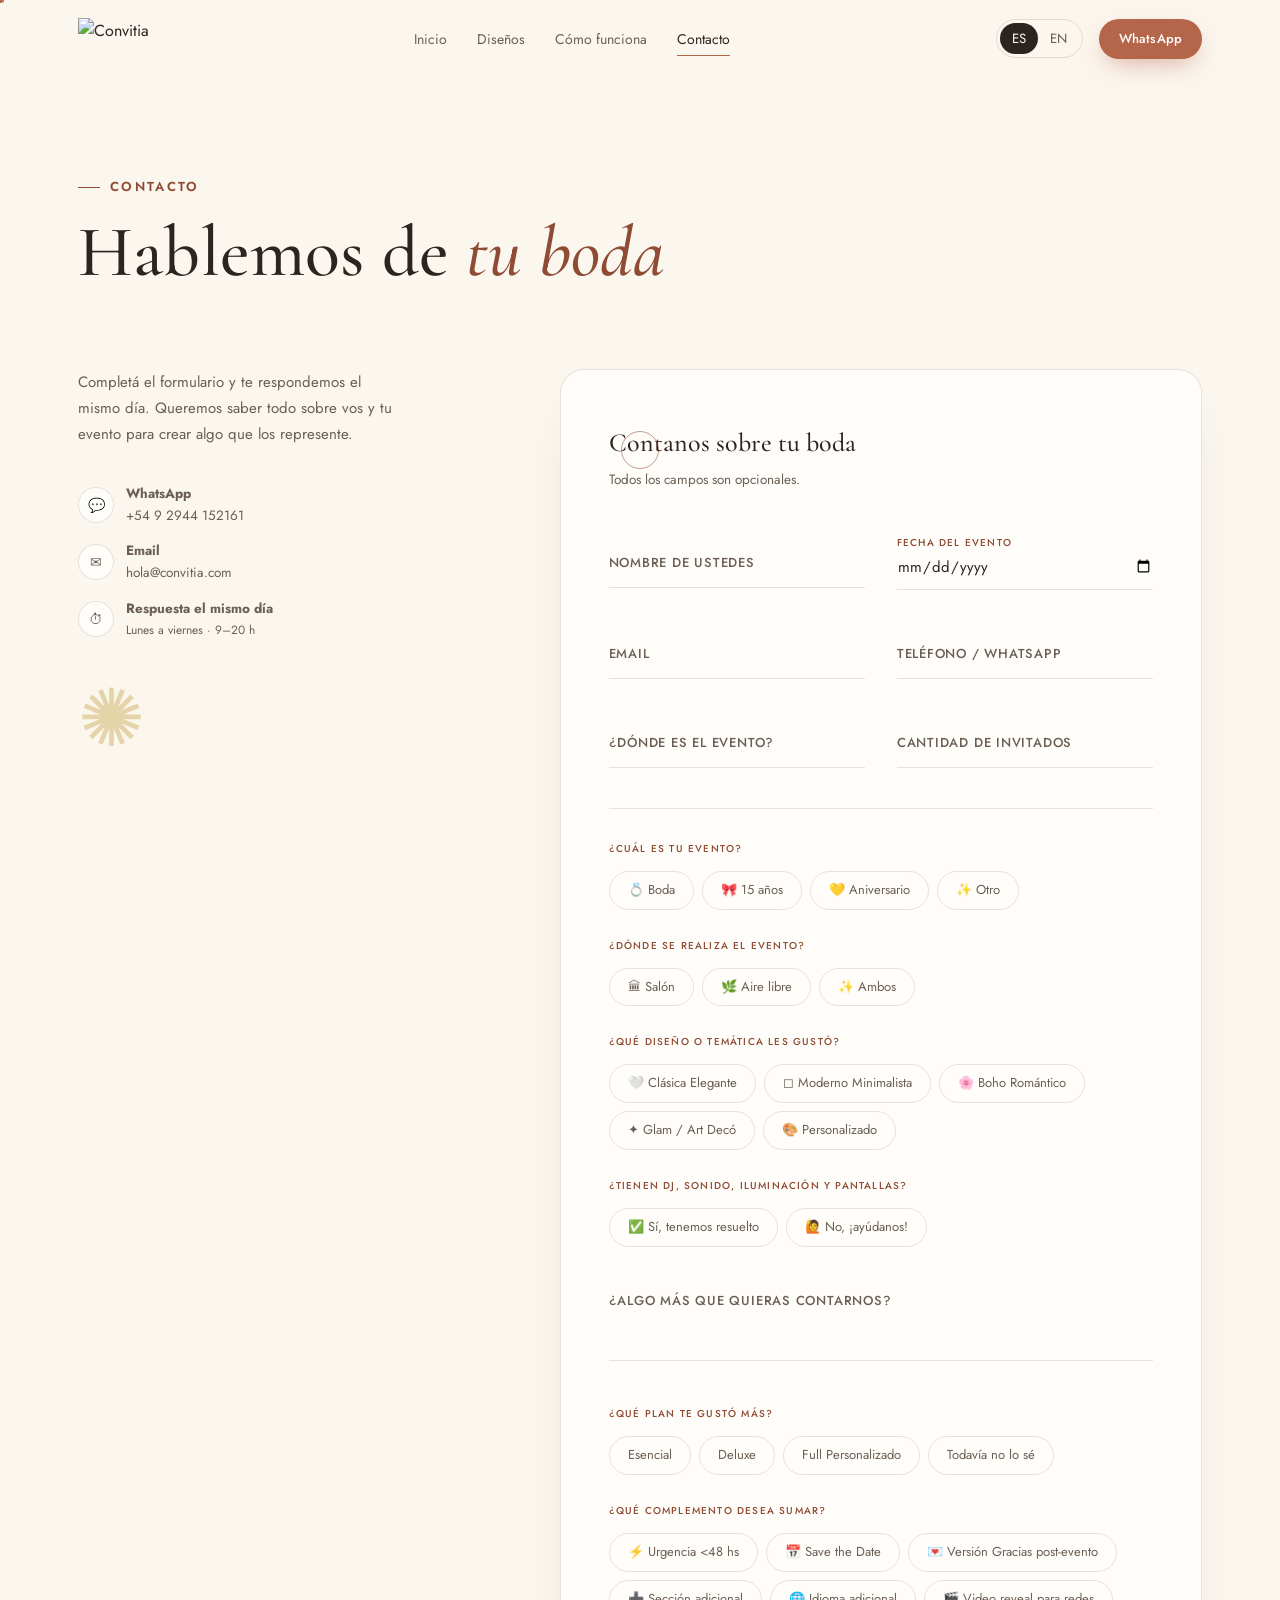
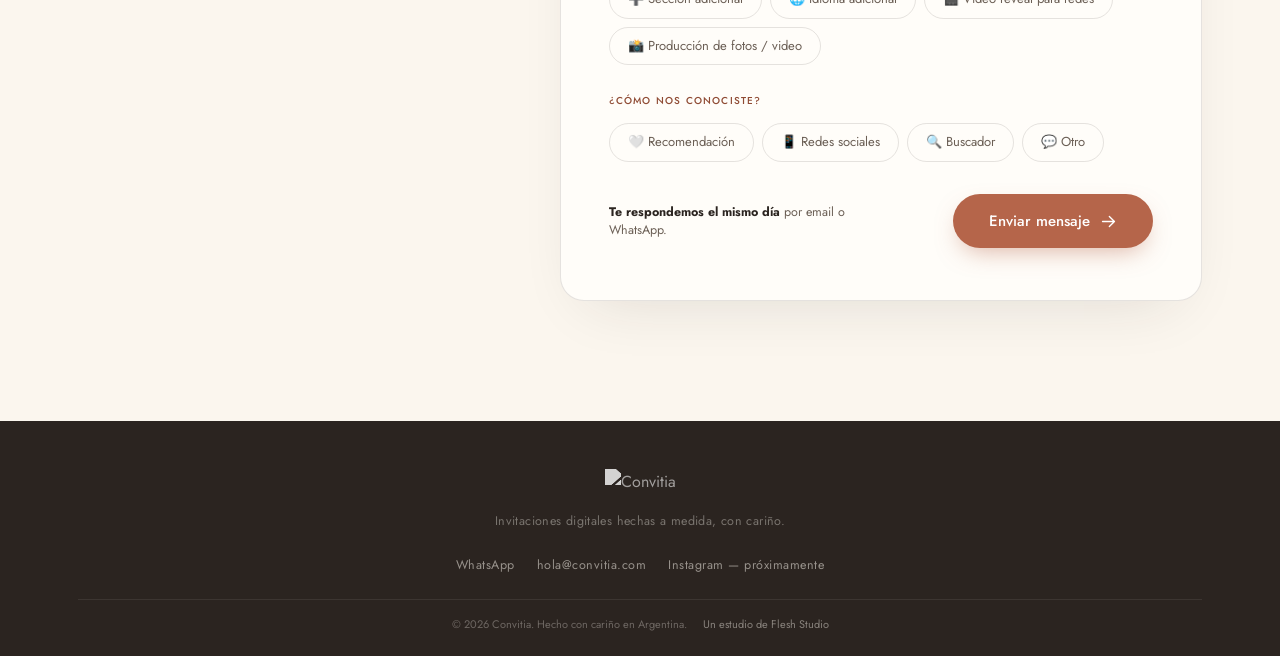
==== commit 33394a5f: "Actualizar version CSS en contacto/index.html" ====
--- a/contacto/index.html
+++ b/contacto/index.html
@@ -12,7 +12,7 @@
 <link rel="preconnect" href="https://fonts.gstatic.com" crossorigin>
 <link href="https://fonts.googleapis.com/css2?family=Cormorant+Garamond:ital,wght@0,400;0,500;0,600;1,500;1,600&family=Jost:wght@300;400;500;600&family=Space+Grotesk:wght@500;600;700&family=Tangerine:wght@400;700&family=Playfair+Display:wght@700;800&display=swap" rel="stylesheet">
 
-<link rel="stylesheet" href="../styles.css?v=20260727f">
+<link rel="stylesheet" href="../styles.css?v=20260729a">
 
 <style>
 /* ==============================
--- a/styles.css
+++ b/styles.css
@@ -808,6 +808,22 @@
 }
 .addon-name{ font-size:13px; color:var(--ink); }
 .addon-price{ font-size:13px; font-weight:700; color:var(--terracotta); white-space:nowrap; }
+.addon-chip--featured{
+  grid-column:1/-1;
+  flex-direction:column;
+  align-items:flex-start;
+  border-color:var(--terracotta);
+  background:linear-gradient(135deg,#fff9f6 0%,#fff 100%);
+  gap:6px;
+}
+.addon-featured-row{
+  display:flex;
+  justify-content:space-between;
+  align-items:center;
+  width:100%;
+  gap:10px;
+}
+.addon-desc{ font-size:12px; color:var(--ink-soft); line-height:1.5; }
 @media(max-width:768px){
   .addons-section{ padding:24px 20px; }
   .addons-grid{ grid-template-columns:1fr; }
